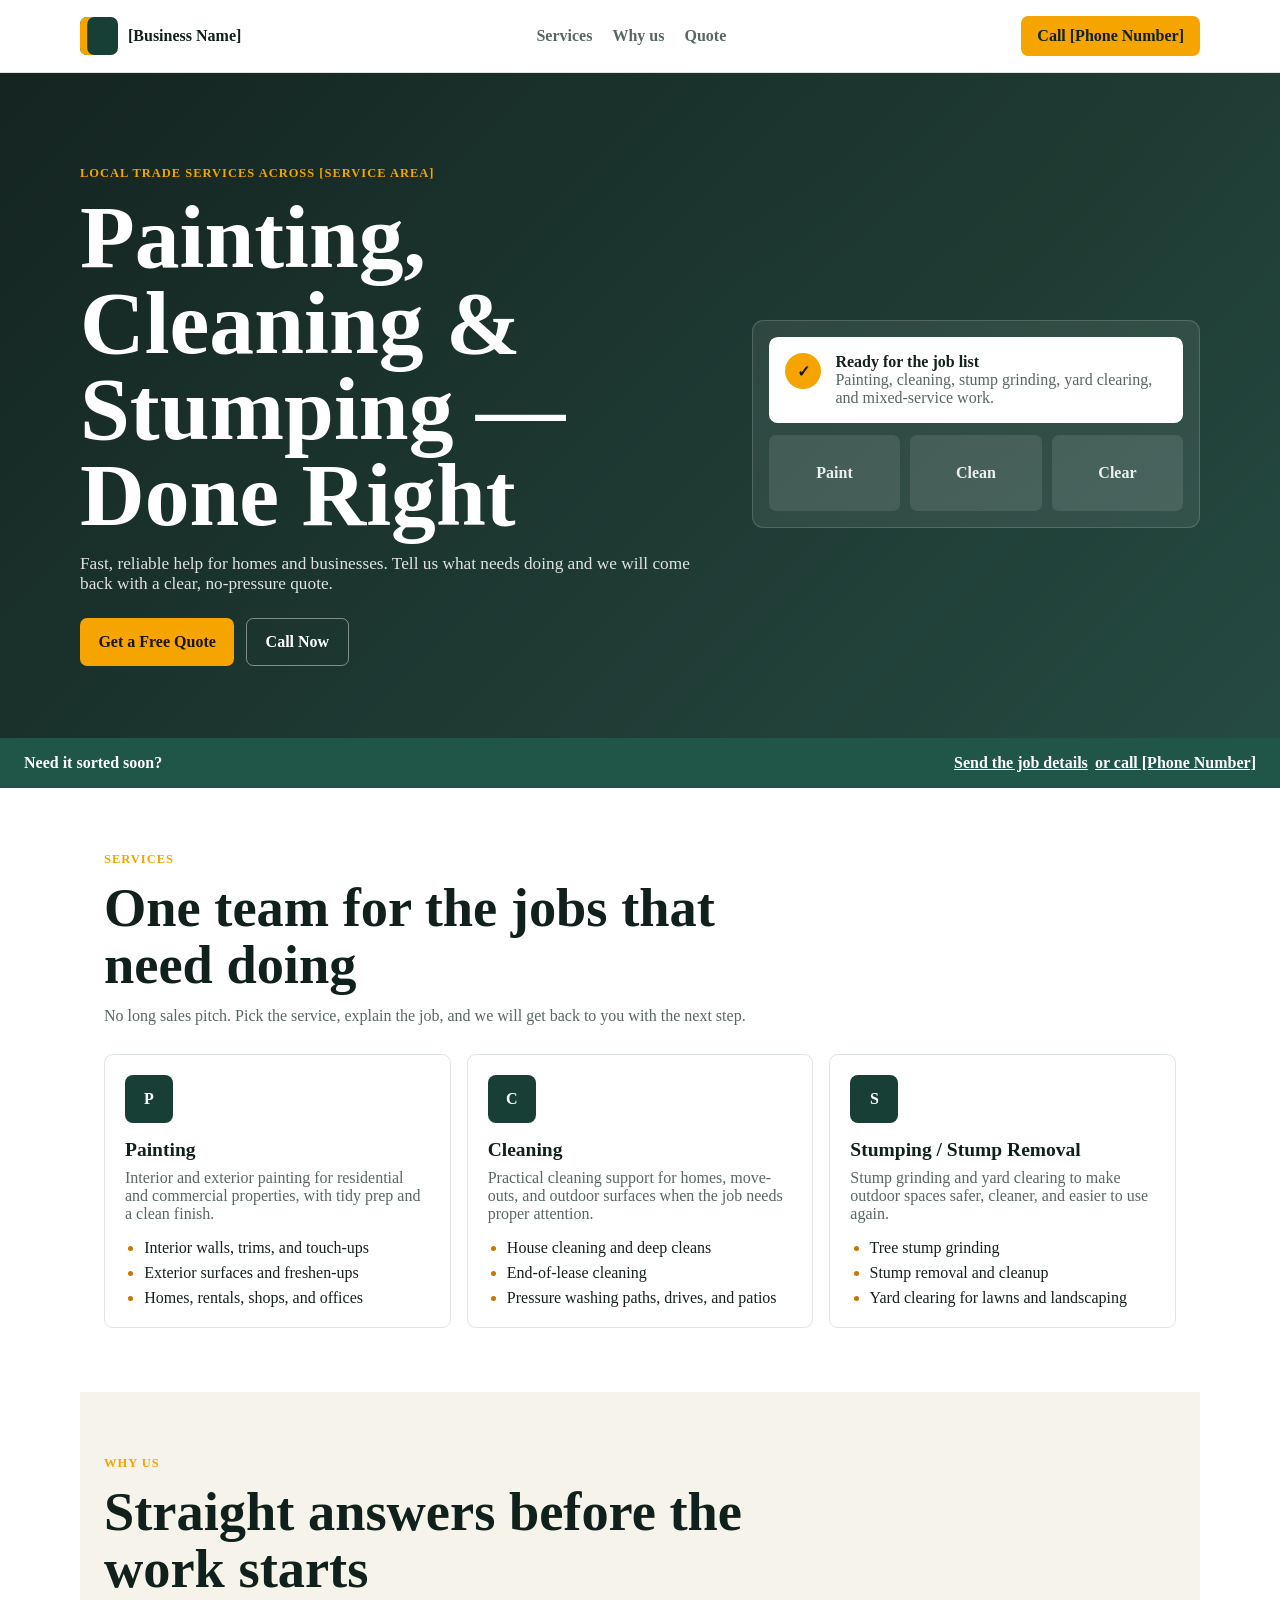
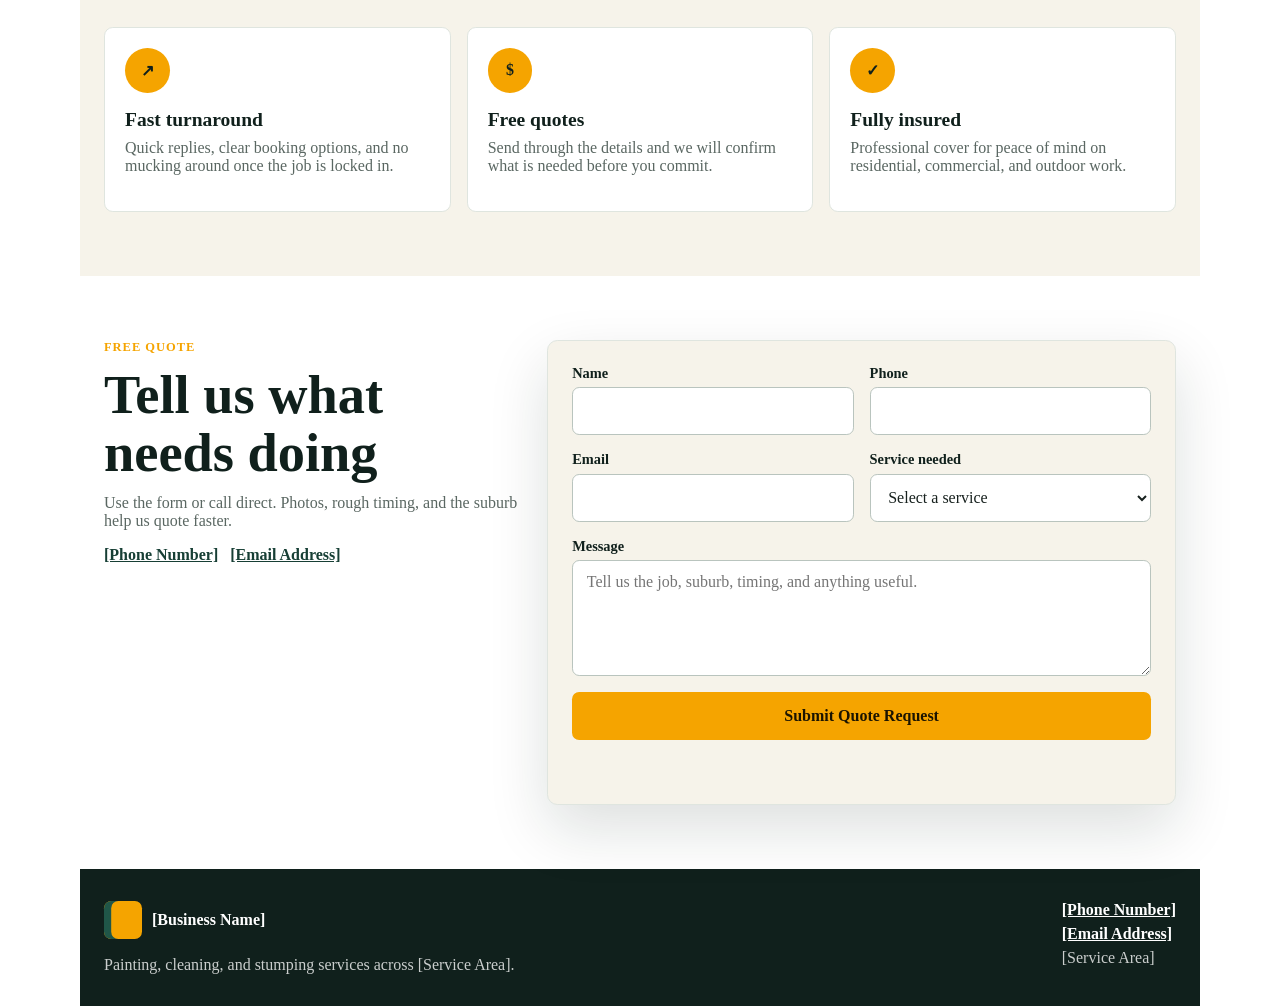
==== index.html @ 033a3954 "Richard Website" ====
<!DOCTYPE html>
<html lang="en-AU">
<head>
  <meta charset="UTF-8">
  <meta name="viewport" content="width=device-width, initial-scale=1.0">
  <meta name="description" content="[Business Name] provides painting, cleaning, and stump removal services across [Service Area]. Fast local service, free quotes, and fully insured work.">
  <title>[Business Name] | Painting, Cleaning & Stumping in [Service Area]</title>
  <link rel="preconnect" href="https://fonts.googleapis.com">
  <link rel="preconnect" href="https://fonts.gstatic.com" crossorigin>
  <link href="https://fonts.googleapis.com/css2?family=Inter:wght@500;600;700;800;900&display=swap" rel="stylesheet">
  <link rel="stylesheet" href="styles.css">
</head>
<body>
  <header class="site-header" id="top">
    <a class="wordmark" href="#top" aria-label="[Business Name] home">
      <span class="wordmark-mark" aria-hidden="true"></span>
      <span>[Business Name]</span>
    </a>
    <nav class="main-nav" aria-label="Primary navigation">
      <a href="#services">Services</a>
      <a href="#why-us">Why us</a>
      <a href="#quote">Quote</a>
    </nav>
    <a class="header-call" href="tel:[Phone Number]">Call [Phone Number]</a>
  </header>

  <main>
    <section class="hero" aria-labelledby="hero-title">
      <div class="hero-copy">
        <p class="eyebrow">Local trade services across [Service Area]</p>
        <h1 id="hero-title">Painting, Cleaning &amp; Stumping — Done Right</h1>
        <p class="hero-subtitle">Fast, reliable help for homes and businesses. Tell us what needs doing and we will come back with a clear, no-pressure quote.</p>
        <div class="hero-actions" aria-label="Main contact actions">
          <a class="button button-primary" href="#quote">Get a Free Quote</a>
          <a class="button button-secondary" href="tel:[Phone Number]">Call Now</a>
        </div>
      </div>
      <div class="hero-panel" aria-label="Service summary">
        <div class="job-card main-job">
          <span class="job-icon" aria-hidden="true">✓</span>
          <div>
            <strong>Ready for the job list</strong>
            <p>Painting, cleaning, stump grinding, yard clearing, and mixed-service work.</p>
          </div>
        </div>
        <div class="mini-grid" aria-hidden="true">
          <span>Paint</span>
          <span>Clean</span>
          <span>Clear</span>
        </div>
      </div>
    </section>

    <section class="service-strip" aria-label="Quick service contact bar">
      <p>Need it sorted soon?</p>
      <a href="#quote">Send the job details</a>
      <a href="tel:[Phone Number]">or call [Phone Number]</a>
    </section>

    <section class="section services" id="services" aria-labelledby="services-title">
      <div class="section-heading">
        <p class="eyebrow">Services</p>
        <h2 id="services-title">One team for the jobs that need doing</h2>
        <p>No long sales pitch. Pick the service, explain the job, and we will get back to you with the next step.</p>
      </div>
      <div class="service-grid">
        <article class="service-card">
          <div class="service-icon" aria-hidden="true">P</div>
          <h3>Painting</h3>
          <p>Interior and exterior painting for residential and commercial properties, with tidy prep and a clean finish.</p>
          <ul>
            <li>Interior walls, trims, and touch-ups</li>
            <li>Exterior surfaces and freshen-ups</li>
            <li>Homes, rentals, shops, and offices</li>
          </ul>
        </article>
        <article class="service-card">
          <div class="service-icon" aria-hidden="true">C</div>
          <h3>Cleaning</h3>
          <p>Practical cleaning support for homes, move-outs, and outdoor surfaces when the job needs proper attention.</p>
          <ul>
            <li>House cleaning and deep cleans</li>
            <li>End-of-lease cleaning</li>
            <li>Pressure washing paths, drives, and patios</li>
          </ul>
        </article>
        <article class="service-card">
          <div class="service-icon" aria-hidden="true">S</div>
          <h3>Stumping / Stump Removal</h3>
          <p>Stump grinding and yard clearing to make outdoor spaces safer, cleaner, and easier to use again.</p>
          <ul>
            <li>Tree stump grinding</li>
            <li>Stump removal and cleanup</li>
            <li>Yard clearing for lawns and landscaping</li>
          </ul>
        </article>
      </div>
    </section>

    <section class="section why-us" id="why-us" aria-labelledby="why-title">
      <div class="section-heading">
        <p class="eyebrow">Why us</p>
        <h2 id="why-title">Straight answers before the work starts</h2>
      </div>
      <div class="trust-grid">
        <article class="trust-card">
          <span class="trust-icon" aria-hidden="true">↗</span>
          <h3>Fast turnaround</h3>
          <p>Quick replies, clear booking options, and no mucking around once the job is locked in.</p>
        </article>
        <article class="trust-card">
          <span class="trust-icon" aria-hidden="true">$</span>
          <h3>Free quotes</h3>
          <p>Send through the details and we will confirm what is needed before you commit.</p>
        </article>
        <article class="trust-card">
          <span class="trust-icon" aria-hidden="true">✓</span>
          <h3>Fully insured</h3>
          <p>Professional cover for peace of mind on residential, commercial, and outdoor work.</p>
        </article>
      </div>
    </section>

    <section class="quote-section" id="quote" aria-labelledby="quote-title">
      <div class="quote-copy">
        <p class="eyebrow">Free quote</p>
        <h2 id="quote-title">Tell us what needs doing</h2>
        <p>Use the form or call direct. Photos, rough timing, and the suburb help us quote faster.</p>
        <div class="quote-contact">
          <a href="tel:[Phone Number]">[Phone Number]</a>
          <a href="mailto:[Email Address]">[Email Address]</a>
        </div>
      </div>
      <form class="quote-form" id="quote-form" action="#" novalidate>
        <div class="form-row">
          <label for="name">Name</label>
          <input type="text" id="name" name="name" autocomplete="name" required>
        </div>
        <div class="form-row">
          <label for="phone">Phone</label>
          <input type="tel" id="phone" name="phone" autocomplete="tel" required>
        </div>
        <div class="form-row">
          <label for="email">Email</label>
          <input type="email" id="email" name="email" autocomplete="email">
        </div>
        <div class="form-row">
          <label for="service">Service needed</label>
          <select id="service" name="service" required>
            <option value="">Select a service</option>
            <option>Painting</option>
            <option>Cleaning</option>
            <option>Stumping</option>
            <option>Multiple services</option>
          </select>
        </div>
        <div class="form-row form-row-full">
          <label for="message">Message</label>
          <textarea id="message" name="message" rows="5" placeholder="Tell us the job, suburb, timing, and anything useful."></textarea>
        </div>
        <button class="button button-primary form-submit" type="submit">Submit Quote Request</button>
        <p class="form-status" id="form-status" role="status" aria-live="polite"></p>
      </form>
    </section>
  </main>

  <footer class="site-footer">
    <div>
      <a class="wordmark footer-wordmark" href="#top" aria-label="[Business Name] home">
        <span class="wordmark-mark" aria-hidden="true"></span>
        <span>[Business Name]</span>
      </a>
      <p>Painting, cleaning, and stumping services across [Service Area].</p>
    </div>
    <address>
      <a href="tel:[Phone Number]">[Phone Number]</a>
      <a href="mailto:[Email Address]">[Email Address]</a>
      <span>[Service Area]</span>
    </address>
  </footer>

  <div class="mobile-action-bar" aria-label="Quick contact actions">
    <a href="tel:[Phone Number]">Call Now</a>
    <a href="#quote">Free Quote</a>
  </div>

  <script src="script.js"></script>
</body>
</html>
---- styles.css ----
:root {
  --charcoal: #10201c;
  --green: #173f35;
  --green-2: #205648;
  --accent: #f5a400;
  --accent-dark: #c77700;
  --paper: #ffffff;
  --cream: #f6f3ea;
  --ink: #17211e;
  --muted: #5a6762;
  --line: #dfe5df;
  --shadow: 0 24px 60px rgba(16, 32, 28, 0.14);
}

* {
  box-sizing: border-box;
}

html {
  scroll-behavior: smooth;
}

body {
  margin: 0;
  font-family: "Inter", Arial, sans-serif;
  color: var(--ink);
  background: var(--paper);
  line-height: 1.55;
}

body,
input,
select,
textarea,
button {
  font: inherit;
}

a {
  color: inherit;
}

.site-header {
  position: sticky;
  top: 0;
  z-index: 20;
  display: flex;
  align-items: center;
  justify-content: space-between;
  gap: 1rem;
  padding: 0.85rem 1rem;
  background: rgba(255, 255, 255, 0.96);
  border-bottom: 1px solid var(--line);
  backdrop-filter: blur(14px);
}

.wordmark {
  display: inline-flex;
  align-items: center;
  gap: 0.65rem;
  color: var(--charcoal);
  font-weight: 900;
  letter-spacing: 0;
  text-decoration: none;
}

.wordmark-mark {
  width: 2.35rem;
  height: 2.35rem;
  background: var(--green);
  border-radius: 0.45rem;
  box-shadow: inset 0.45rem 0 0 var(--accent);
}

.main-nav,
.header-call {
  display: none;
}

.main-nav a,
.header-call {
  text-decoration: none;
  font-weight: 800;
}

.main-nav a {
  color: var(--muted);
}

.main-nav a:hover,
.main-nav a:focus-visible {
  color: var(--green);
}

.header-call {
  padding: 0.7rem 1rem;
  color: var(--charcoal);
  background: var(--accent);
  border-radius: 0.45rem;
}

.hero {
  display: grid;
  gap: 2rem;
  padding: 4.5rem 1rem 2rem;
  color: var(--paper);
  background:
    linear-gradient(135deg, rgba(16, 32, 28, 0.98), rgba(23, 63, 53, 0.94)),
    radial-gradient(circle at 82% 18%, rgba(245, 164, 0, 0.2), transparent 28%);
}

.hero-copy,
.section,
.quote-section,
.site-footer {
  width: min(1120px, 100%);
  margin: 0 auto;
}

.eyebrow {
  margin: 0 0 0.8rem;
  color: var(--accent);
  font-size: 0.78rem;
  font-weight: 900;
  letter-spacing: 0.08em;
  text-transform: uppercase;
}

h1,
h2,
h3,
p {
  margin-top: 0;
}

h1 {
  max-width: 11ch;
  margin-bottom: 1rem;
  font-size: clamp(2.65rem, 12vw, 5.6rem);
  line-height: 0.96;
  letter-spacing: 0;
}

h2 {
  margin-bottom: 0.8rem;
  color: var(--charcoal);
  font-size: clamp(2rem, 7vw, 3.4rem);
  line-height: 1.05;
  letter-spacing: 0;
}

h3 {
  margin-bottom: 0.5rem;
  color: var(--charcoal);
  font-size: 1.22rem;
}

.hero-subtitle {
  max-width: 42rem;
  margin-bottom: 1.5rem;
  color: rgba(255, 255, 255, 0.86);
  font-size: 1.08rem;
}

.hero-actions,
.quote-contact {
  display: flex;
  flex-wrap: wrap;
  gap: 0.75rem;
}

.button {
  display: inline-flex;
  align-items: center;
  justify-content: center;
  min-height: 3rem;
  padding: 0.85rem 1.15rem;
  border: 0;
  border-radius: 0.45rem;
  font-weight: 900;
  text-decoration: none;
  cursor: pointer;
}

.button-primary {
  color: #1b1400;
  background: var(--accent);
}

.button-primary:hover,
.button-primary:focus-visible,
.header-call:hover,
.header-call:focus-visible {
  background: #ffb82f;
}

.button-secondary {
  color: var(--paper);
  border: 1px solid rgba(255, 255, 255, 0.44);
}

.button-secondary:hover,
.button-secondary:focus-visible {
  background: rgba(255, 255, 255, 0.12);
}

.hero-panel {
  width: min(1120px, 100%);
  margin: 0 auto;
  padding: 1rem;
  background: rgba(255, 255, 255, 0.08);
  border: 1px solid rgba(255, 255, 255, 0.16);
  border-radius: 0.7rem;
}

.job-card {
  display: flex;
  gap: 0.9rem;
  padding: 1rem;
  background: var(--paper);
  border-radius: 0.55rem;
}

.main-job {
  color: var(--ink);
}

.job-card p {
  margin-bottom: 0;
  color: var(--muted);
}

.job-icon,
.trust-icon,
.service-icon {
  display: grid;
  flex: 0 0 auto;
  place-items: center;
  font-weight: 900;
}

.job-icon {
  width: 2.25rem;
  height: 2.25rem;
  color: #1b1400;
  background: var(--accent);
  border-radius: 50%;
}

.mini-grid {
  display: grid;
  grid-template-columns: repeat(3, 1fr);
  gap: 0.65rem;
  margin-top: 0.7rem;
}

.mini-grid span {
  display: grid;
  min-height: 4.75rem;
  place-items: center;
  color: rgba(255, 255, 255, 0.9);
  background: rgba(255, 255, 255, 0.1);
  border-radius: 0.45rem;
  font-weight: 900;
}

.service-strip {
  display: grid;
  gap: 0.45rem;
  padding: 1rem;
  color: var(--paper);
  background: var(--green-2);
  text-align: center;
}

.service-strip p {
  margin: 0;
  font-weight: 900;
}

.service-strip a {
  color: var(--paper);
  font-weight: 800;
}

.section {
  padding: 4rem 1rem;
}

.section-heading {
  max-width: 42rem;
  margin-bottom: 1.8rem;
}

.section-heading p:not(.eyebrow) {
  color: var(--muted);
}

.service-grid,
.trust-grid {
  display: grid;
  gap: 1rem;
}

.service-card,
.trust-card {
  padding: 1.25rem;
  background: var(--paper);
  border: 1px solid var(--line);
  border-radius: 0.55rem;
}

.services {
  background: var(--paper);
}

.service-icon {
  width: 3rem;
  height: 3rem;
  margin-bottom: 1rem;
  color: var(--paper);
  background: var(--green);
  border-radius: 0.5rem;
}

.service-card p,
.trust-card p {
  color: var(--muted);
}

.service-card ul {
  display: grid;
  gap: 0.45rem;
  margin: 1rem 0 0;
  padding-left: 1.2rem;
}

.service-card li::marker {
  color: var(--accent-dark);
  font-weight: 900;
}

.why-us {
  background: var(--cream);
}

.trust-icon {
  width: 2.8rem;
  height: 2.8rem;
  margin-bottom: 1rem;
  color: var(--charcoal);
  background: var(--accent);
  border-radius: 50%;
}

.quote-section {
  display: grid;
  gap: 1.5rem;
  padding: 4rem 1rem;
}

.quote-copy p:not(.eyebrow) {
  color: var(--muted);
}

.quote-contact a {
  color: var(--green);
  font-weight: 900;
}

.quote-form {
  display: grid;
  gap: 1rem;
  padding: 1rem;
  background: var(--cream);
  border: 1px solid var(--line);
  border-radius: 0.65rem;
  box-shadow: var(--shadow);
}

.form-row {
  display: grid;
  gap: 0.35rem;
}

label {
  color: var(--charcoal);
  font-size: 0.9rem;
  font-weight: 900;
}

input,
select,
textarea {
  width: 100%;
  min-height: 3rem;
  padding: 0.75rem 0.85rem;
  color: var(--ink);
  background: var(--paper);
  border: 1px solid #b9c4be;
  border-radius: 0.45rem;
}

textarea {
  resize: vertical;
}

input:focus,
select:focus,
textarea:focus,
.button:focus-visible,
a:focus-visible {
  outline: 3px solid rgba(245, 164, 0, 0.7);
  outline-offset: 3px;
}

.form-submit {
  width: 100%;
}

.form-status {
  min-height: 1.5rem;
  margin: 0;
  color: var(--green);
  font-weight: 900;
}

.form-status.is-error {
  color: #9b1c1c;
}

.site-footer {
  display: grid;
  gap: 1.5rem;
  padding: 2rem 1rem 5.5rem;
  color: rgba(255, 255, 255, 0.78);
  background: var(--charcoal);
}

.site-footer p {
  margin: 0.8rem 0 0;
}

.footer-wordmark {
  color: var(--paper);
}

.footer-wordmark .wordmark-mark {
  background: var(--accent);
  box-shadow: inset 0.45rem 0 0 var(--green-2);
}

address {
  display: grid;
  gap: 0.35rem;
  font-style: normal;
}

address a {
  color: var(--paper);
  font-weight: 900;
}

.mobile-action-bar {
  position: fixed;
  right: 0;
  bottom: 0;
  left: 0;
  z-index: 30;
  display: grid;
  grid-template-columns: 1fr 1fr;
  background: var(--charcoal);
  box-shadow: 0 -12px 30px rgba(0, 0, 0, 0.18);
}

.mobile-action-bar a {
  min-height: 3.7rem;
  display: grid;
  place-items: center;
  color: var(--paper);
  font-weight: 900;
  text-decoration: none;
}

.mobile-action-bar a:last-child {
  color: #1b1400;
  background: var(--accent);
}

@media (min-width: 768px) {
  .site-header {
    padding: 1rem 1.5rem;
  }

  .main-nav,
  .header-call {
    display: flex;
    align-items: center;
    gap: 1.25rem;
  }

  .hero {
    grid-template-columns: minmax(0, 1fr) minmax(18rem, 28rem);
    align-items: center;
    padding: 5.8rem 1.5rem 4.5rem;
  }

  .hero-panel {
    margin-top: 1rem;
  }

  .service-strip {
    grid-template-columns: 1fr auto auto;
    align-items: center;
    text-align: left;
    padding: 1rem 1.5rem;
  }

  .section,
  .quote-section,
  .site-footer {
    padding-right: 1.5rem;
    padding-left: 1.5rem;
  }

  .service-grid {
    grid-template-columns: repeat(3, 1fr);
  }

  .trust-grid {
    grid-template-columns: repeat(3, 1fr);
  }

  .quote-section {
    grid-template-columns: 0.8fr 1.2fr;
    align-items: start;
  }

  .quote-form {
    grid-template-columns: repeat(2, 1fr);
    padding: 1.5rem;
  }

  .form-row-full,
  .form-submit,
  .form-status {
    grid-column: 1 / -1;
  }

  .site-footer {
    grid-template-columns: 1fr auto;
    align-items: start;
    padding-bottom: 2rem;
  }

  .mobile-action-bar {
    display: none;
  }
}

@media (min-width: 1280px) {
  .site-header {
    padding-right: calc((100vw - 1120px) / 2);
    padding-left: calc((100vw - 1120px) / 2);
  }

  .hero {
    padding-right: calc((100vw - 1120px) / 2);
    padding-left: calc((100vw - 1120px) / 2);
  }
}
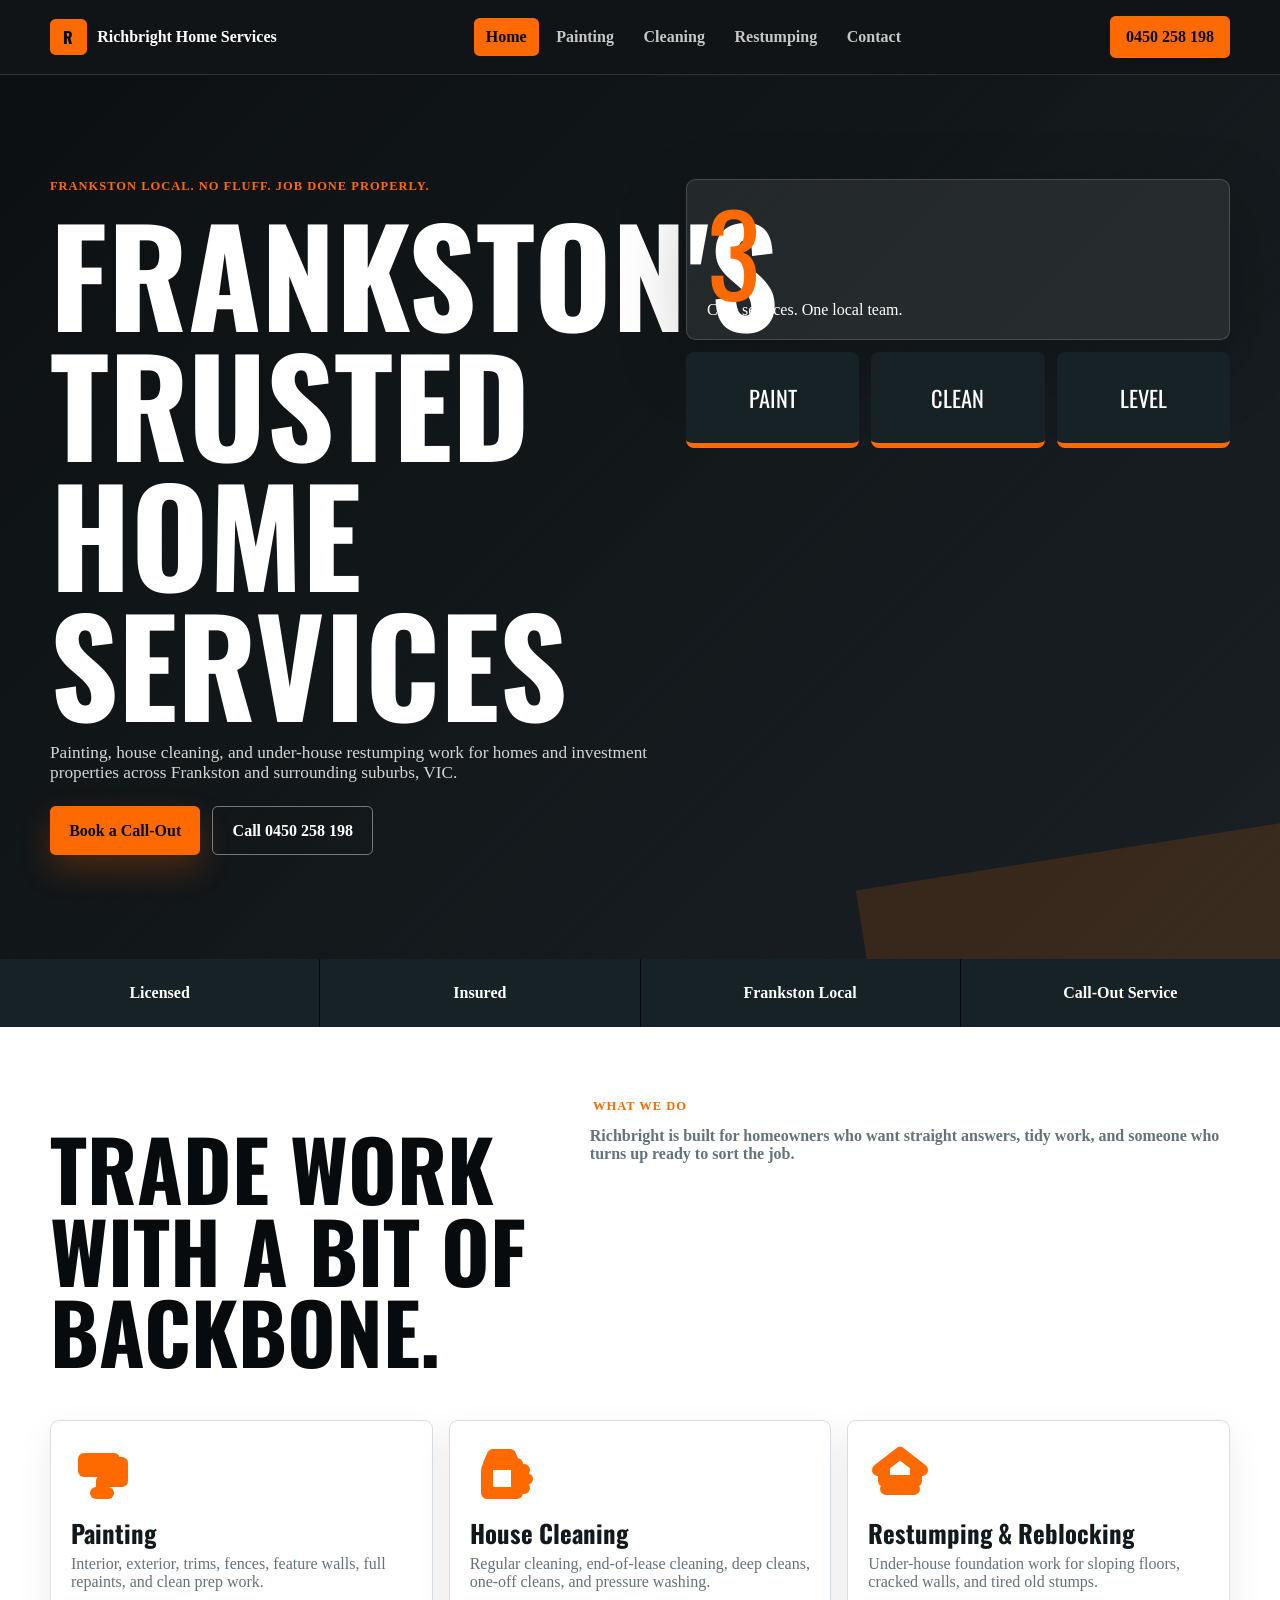
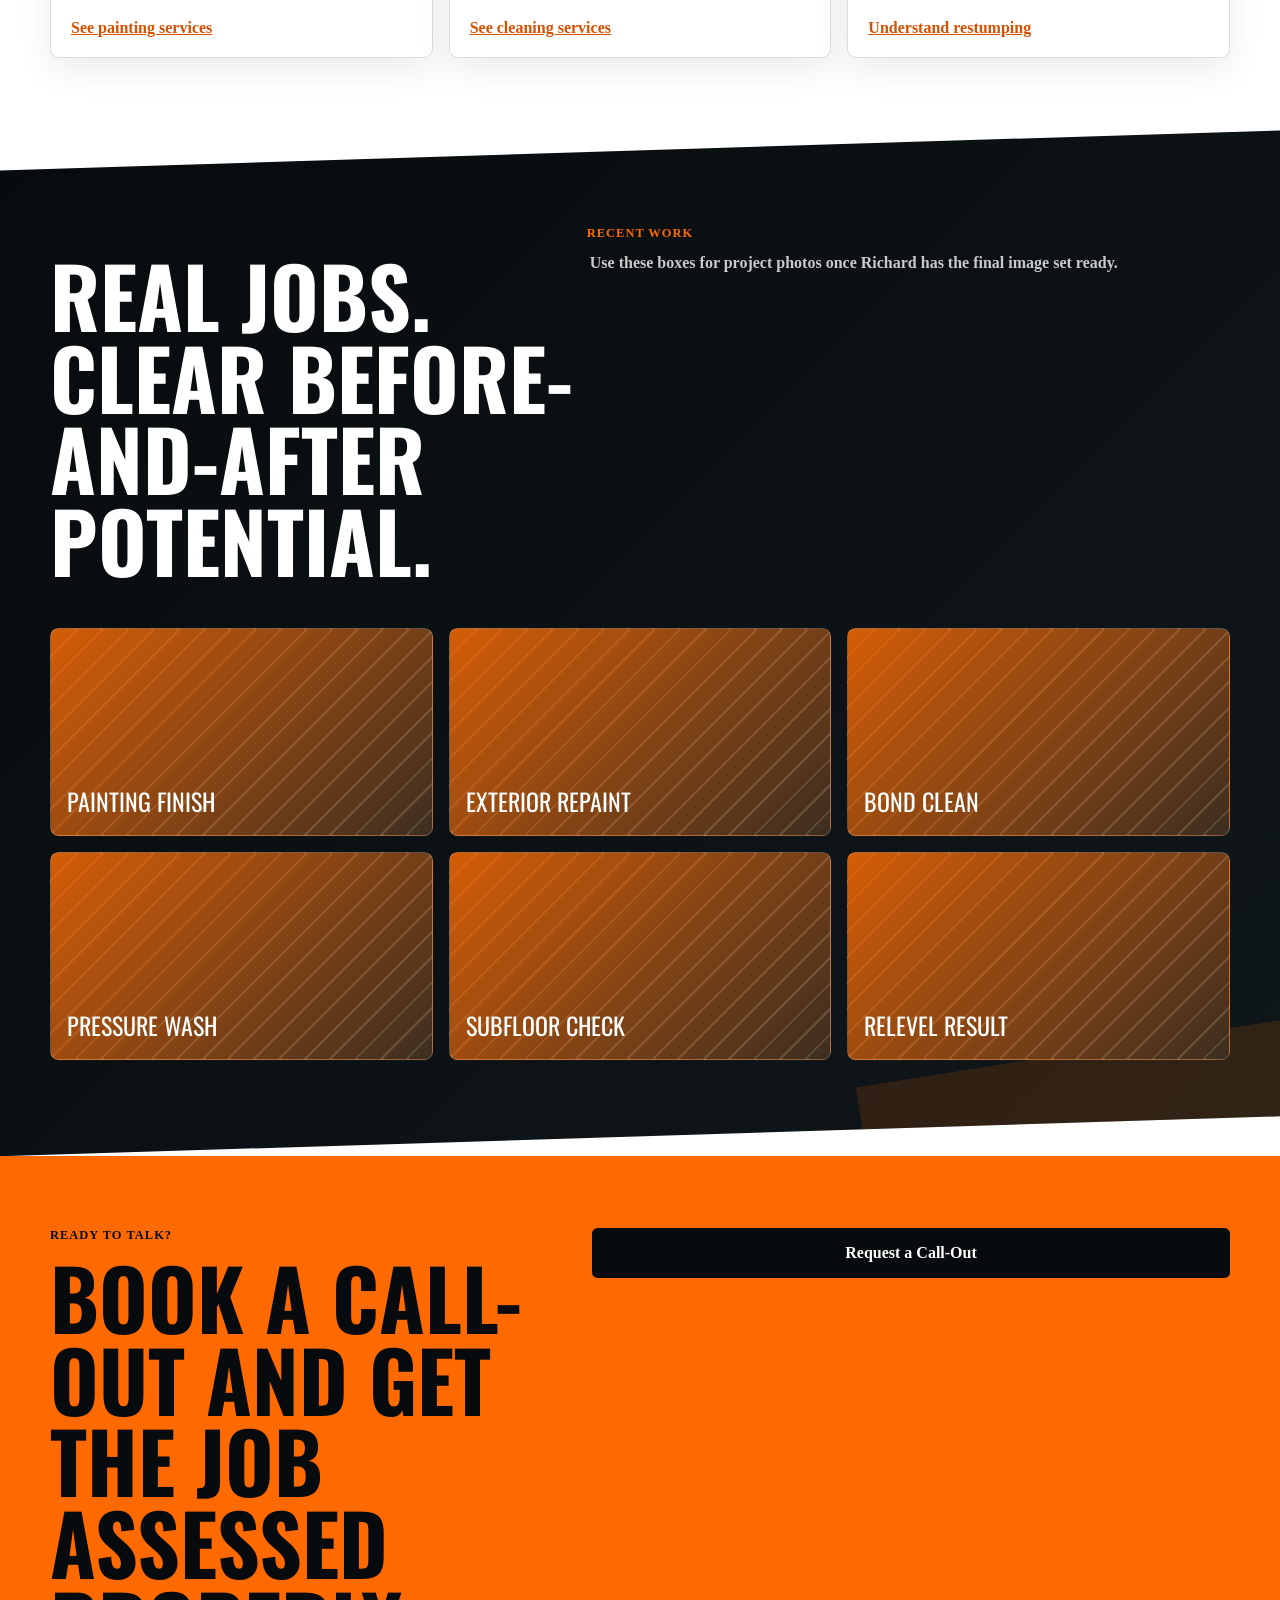
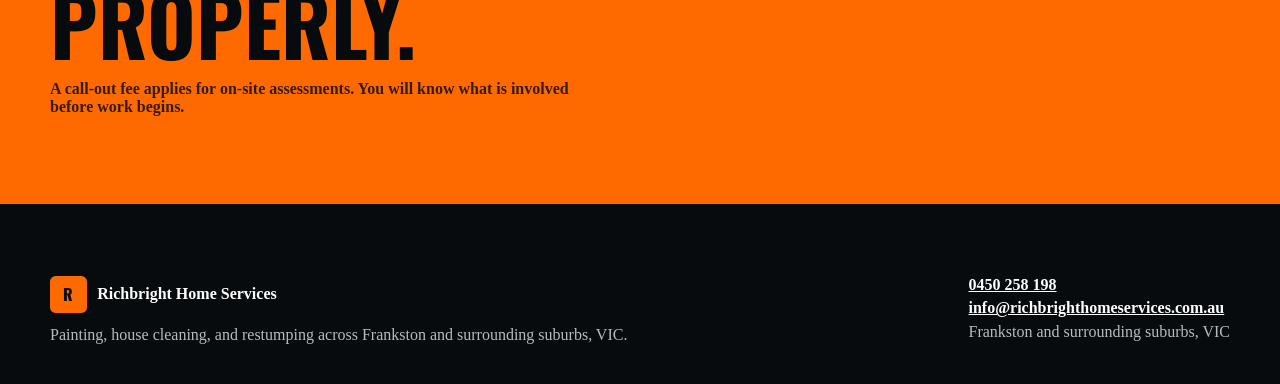
==== commit 41dbc3d0: "website" ====
--- a/index.html
+++ b/index.html
@@ -3,185 +3,141 @@
 <head>
   <meta charset="UTF-8">
   <meta name="viewport" content="width=device-width, initial-scale=1.0">
-  <meta name="description" content="[Business Name] provides painting, cleaning, and stump removal services across [Service Area]. Fast local service, free quotes, and fully insured work.">
-  <title>[Business Name] | Painting, Cleaning & Stumping in [Service Area]</title>
+  <meta name="description" content="Richbright Home Services provides painting, house cleaning, and restumping services across Frankston and surrounding suburbs, VIC. Book a call-out today.">
+  <title>Richbright Home Services | Frankston Painting, Cleaning & Restumping</title>
   <link rel="preconnect" href="https://fonts.googleapis.com">
   <link rel="preconnect" href="https://fonts.gstatic.com" crossorigin>
-  <link href="https://fonts.googleapis.com/css2?family=Inter:wght@500;600;700;800;900&display=swap" rel="stylesheet">
+  <link href="https://fonts.googleapis.com/css2?family=Inter:wght@500;600;700;800;900&family=Oswald:wght@600;700&display=swap" rel="stylesheet">
   <link rel="stylesheet" href="styles.css">
 </head>
 <body>
-  <header class="site-header" id="top">
-    <a class="wordmark" href="#top" aria-label="[Business Name] home">
-      <span class="wordmark-mark" aria-hidden="true"></span>
-      <span>[Business Name]</span>
+  <header class="site-header">
+    <a class="brand" href="index.html" aria-label="Richbright Home Services home">
+      <span class="brand-mark" aria-hidden="true">R</span>
+      <span>Richbright Home Services</span>
     </a>
-    <nav class="main-nav" aria-label="Primary navigation">
-      <a href="#services">Services</a>
-      <a href="#why-us">Why us</a>
-      <a href="#quote">Quote</a>
+    <button class="nav-toggle" type="button" aria-expanded="false" aria-controls="primary-nav">
+      <span>Menu</span>
+    </button>
+    <nav class="primary-nav" id="primary-nav" aria-label="Primary navigation">
+      <a class="active" href="index.html">Home</a>
+      <a href="painting.html">Painting</a>
+      <a href="cleaning.html">Cleaning</a>
+      <a href="restumping.html">Restumping</a>
+      <a href="contact.html">Contact</a>
     </nav>
-    <a class="header-call" href="tel:[Phone Number]">Call [Phone Number]</a>
+    <a class="header-cta" href="tel:+61450258198">0450 258 198</a>
   </header>
 
   <main>
-    <section class="hero" aria-labelledby="hero-title">
+    <section class="hero home-hero">
       <div class="hero-copy">
-        <p class="eyebrow">Local trade services across [Service Area]</p>
-        <h1 id="hero-title">Painting, Cleaning &amp; Stumping — Done Right</h1>
-        <p class="hero-subtitle">Fast, reliable help for homes and businesses. Tell us what needs doing and we will come back with a clear, no-pressure quote.</p>
-        <div class="hero-actions" aria-label="Main contact actions">
-          <a class="button button-primary" href="#quote">Get a Free Quote</a>
-          <a class="button button-secondary" href="tel:[Phone Number]">Call Now</a>
+        <p class="eyebrow">Frankston local. No fluff. Job done properly.</p>
+        <h1>Frankston's Trusted Home Services</h1>
+        <p class="hero-lead">Painting, house cleaning, and under-house restumping work for homes and investment properties across Frankston and surrounding suburbs, VIC.</p>
+        <div class="hero-actions">
+          <a class="button button-primary" href="contact.html">Book a Call-Out</a>
+          <a class="button button-ghost" href="tel:+61450258198">Call 0450 258 198</a>
         </div>
       </div>
-      <div class="hero-panel" aria-label="Service summary">
-        <div class="job-card main-job">
-          <span class="job-icon" aria-hidden="true">✓</span>
-          <div>
-            <strong>Ready for the job list</strong>
-            <p>Painting, cleaning, stump grinding, yard clearing, and mixed-service work.</p>
-          </div>
+      <div class="hero-visual" aria-label="Richbright service badge">
+        <div class="signal-card">
+          <span class="signal-number">3</span>
+          <span>Core services. One local team.</span>
         </div>
-        <div class="mini-grid" aria-hidden="true">
+        <div class="trade-stack" aria-hidden="true">
           <span>Paint</span>
           <span>Clean</span>
-          <span>Clear</span>
+          <span>Level</span>
         </div>
       </div>
     </section>
 
-    <section class="service-strip" aria-label="Quick service contact bar">
-      <p>Need it sorted soon?</p>
-      <a href="#quote">Send the job details</a>
-      <a href="tel:[Phone Number]">or call [Phone Number]</a>
+    <section class="trust-strip" aria-label="Business trust points">
+      <span>Licensed</span>
+      <span>Insured</span>
+      <span>Frankston Local</span>
+      <span>Call-Out Service</span>
     </section>
 
-    <section class="section services" id="services" aria-labelledby="services-title">
-      <div class="section-heading">
-        <p class="eyebrow">Services</p>
-        <h2 id="services-title">One team for the jobs that need doing</h2>
-        <p>No long sales pitch. Pick the service, explain the job, and we will get back to you with the next step.</p>
+    <section class="section light-section">
+      <div class="section-kicker">What we do</div>
+      <div class="section-heading split-heading">
+        <h2>Trade work with a bit of backbone.</h2>
+        <p>Richbright is built for homeowners who want straight answers, tidy work, and someone who turns up ready to sort the job.</p>
       </div>
-      <div class="service-grid">
-        <article class="service-card">
-          <div class="service-icon" aria-hidden="true">P</div>
+      <div class="card-grid service-preview-grid">
+        <article class="preview-card">
+          <div class="icon-box" aria-hidden="true">
+            <svg viewBox="0 0 64 64" role="img" aria-label="Paint roller icon"><path d="M13 18h30v12H13z"/><path d="M43 22h8v18H31v12"/><path d="M25 52h12"/></svg>
+          </div>
           <h3>Painting</h3>
-          <p>Interior and exterior painting for residential and commercial properties, with tidy prep and a clean finish.</p>
-          <ul>
-            <li>Interior walls, trims, and touch-ups</li>
-            <li>Exterior surfaces and freshen-ups</li>
-            <li>Homes, rentals, shops, and offices</li>
-          </ul>
+          <p>Interior, exterior, trims, fences, feature walls, full repaints, and clean prep work.</p>
+          <a class="text-link" href="painting.html">See painting services</a>
         </article>
-        <article class="service-card">
-          <div class="service-icon" aria-hidden="true">C</div>
-          <h3>Cleaning</h3>
-          <p>Practical cleaning support for homes, move-outs, and outdoor surfaces when the job needs proper attention.</p>
-          <ul>
-            <li>House cleaning and deep cleans</li>
-            <li>End-of-lease cleaning</li>
-            <li>Pressure washing paths, drives, and patios</li>
-          </ul>
+        <article class="preview-card">
+          <div class="icon-box" aria-hidden="true">
+            <svg viewBox="0 0 64 64" role="img" aria-label="Cleaning spray icon"><path d="M23 14h17l4 9H19z"/><path d="M21 23h26v29H17V31c0-4 2-8 4-8z"/><path d="M47 29h7M50 38h7M47 47h7"/></svg>
+          </div>
+          <h3>House Cleaning</h3>
+          <p>Regular cleaning, end-of-lease cleaning, deep cleans, one-off cleans, and pressure washing.</p>
+          <a class="text-link" href="cleaning.html">See cleaning services</a>
         </article>
-        <article class="service-card">
-          <div class="service-icon" aria-hidden="true">S</div>
-          <h3>Stumping / Stump Removal</h3>
-          <p>Stump grinding and yard clearing to make outdoor spaces safer, cleaner, and easier to use again.</p>
-          <ul>
-            <li>Tree stump grinding</li>
-            <li>Stump removal and cleanup</li>
-            <li>Yard clearing for lawns and landscaping</li>
-          </ul>
+        <article class="preview-card">
+          <div class="icon-box" aria-hidden="true">
+            <svg viewBox="0 0 64 64" role="img" aria-label="House foundation icon"><path d="M10 29 32 12l22 17"/><path d="M16 28v12h32V28"/><path d="M18 48h28M22 40v8M32 40v8M42 40v8"/></svg>
+          </div>
+          <h3>Restumping &amp; Reblocking</h3>
+          <p>Under-house foundation work for sloping floors, cracked walls, and tired old stumps.</p>
+          <a class="text-link" href="restumping.html">Understand restumping</a>
         </article>
       </div>
     </section>
 
-    <section class="section why-us" id="why-us" aria-labelledby="why-title">
-      <div class="section-heading">
-        <p class="eyebrow">Why us</p>
-        <h2 id="why-title">Straight answers before the work starts</h2>
+    <section class="section dark-band diagonal">
+      <div class="section-kicker">Recent work</div>
+      <div class="section-heading split-heading">
+        <h2>Real jobs. Clear before-and-after potential.</h2>
+        <p>Use these boxes for project photos once Richard has the final image set ready.</p>
       </div>
-      <div class="trust-grid">
-        <article class="trust-card">
-          <span class="trust-icon" aria-hidden="true">↗</span>
-          <h3>Fast turnaround</h3>
-          <p>Quick replies, clear booking options, and no mucking around once the job is locked in.</p>
-        </article>
-        <article class="trust-card">
-          <span class="trust-icon" aria-hidden="true">$</span>
-          <h3>Free quotes</h3>
-          <p>Send through the details and we will confirm what is needed before you commit.</p>
-        </article>
-        <article class="trust-card">
-          <span class="trust-icon" aria-hidden="true">✓</span>
-          <h3>Fully insured</h3>
-          <p>Professional cover for peace of mind on residential, commercial, and outdoor work.</p>
-        </article>
+      <div class="gallery-grid">
+        <div class="gallery-placeholder"><span>Painting finish</span></div>
+        <div class="gallery-placeholder"><span>Exterior repaint</span></div>
+        <div class="gallery-placeholder"><span>Bond clean</span></div>
+        <div class="gallery-placeholder"><span>Pressure wash</span></div>
+        <div class="gallery-placeholder"><span>Subfloor check</span></div>
+        <div class="gallery-placeholder"><span>Relevel result</span></div>
       </div>
     </section>
 
-    <section class="quote-section" id="quote" aria-labelledby="quote-title">
-      <div class="quote-copy">
-        <p class="eyebrow">Free quote</p>
-        <h2 id="quote-title">Tell us what needs doing</h2>
-        <p>Use the form or call direct. Photos, rough timing, and the suburb help us quote faster.</p>
-        <div class="quote-contact">
-          <a href="tel:[Phone Number]">[Phone Number]</a>
-          <a href="mailto:[Email Address]">[Email Address]</a>
-        </div>
+    <section class="section cta-panel">
+      <div>
+        <p class="eyebrow">Ready to talk?</p>
+        <h2>Book a call-out and get the job assessed properly.</h2>
+        <p>A call-out fee applies for on-site assessments. You will know what is involved before work begins.</p>
       </div>
-      <form class="quote-form" id="quote-form" action="#" novalidate>
-        <div class="form-row">
-          <label for="name">Name</label>
-          <input type="text" id="name" name="name" autocomplete="name" required>
-        </div>
-        <div class="form-row">
-          <label for="phone">Phone</label>
-          <input type="tel" id="phone" name="phone" autocomplete="tel" required>
-        </div>
-        <div class="form-row">
-          <label for="email">Email</label>
-          <input type="email" id="email" name="email" autocomplete="email">
-        </div>
-        <div class="form-row">
-          <label for="service">Service needed</label>
-          <select id="service" name="service" required>
-            <option value="">Select a service</option>
-            <option>Painting</option>
-            <option>Cleaning</option>
-            <option>Stumping</option>
-            <option>Multiple services</option>
-          </select>
-        </div>
-        <div class="form-row form-row-full">
-          <label for="message">Message</label>
-          <textarea id="message" name="message" rows="5" placeholder="Tell us the job, suburb, timing, and anything useful."></textarea>
-        </div>
-        <button class="button button-primary form-submit" type="submit">Submit Quote Request</button>
-        <p class="form-status" id="form-status" role="status" aria-live="polite"></p>
-      </form>
+      <a class="button button-primary" href="contact.html">Request a Call-Out</a>
     </section>
   </main>
 
   <footer class="site-footer">
     <div>
-      <a class="wordmark footer-wordmark" href="#top" aria-label="[Business Name] home">
-        <span class="wordmark-mark" aria-hidden="true"></span>
-        <span>[Business Name]</span>
+      <a class="brand footer-brand" href="index.html">
+        <span class="brand-mark" aria-hidden="true">R</span>
+        <span>Richbright Home Services</span>
       </a>
-      <p>Painting, cleaning, and stumping services across [Service Area].</p>
+      <p>Painting, house cleaning, and restumping across Frankston and surrounding suburbs, VIC.</p>
     </div>
     <address>
-      <a href="tel:[Phone Number]">[Phone Number]</a>
-      <a href="mailto:[Email Address]">[Email Address]</a>
-      <span>[Service Area]</span>
+      <a href="tel:+61450258198">0450 258 198</a>
+      <a href="mailto:info@richbrighthomeservices.com.au">info@richbrighthomeservices.com.au</a>
+      <span>Frankston and surrounding suburbs, VIC</span>
     </address>
   </footer>
 
   <div class="mobile-action-bar" aria-label="Quick contact actions">
-    <a href="tel:[Phone Number]">Call Now</a>
-    <a href="#quote">Free Quote</a>
+    <a href="tel:+61450258198">Call</a>
+    <a href="contact.html">Book Call-Out</a>
   </div>
 
   <script src="script.js"></script>
--- a/styles.css
+++ b/styles.css
@@ -1,15 +1,15 @@
 :root {
-  --charcoal: #10201c;
-  --green: #173f35;
-  --green-2: #205648;
-  --accent: #f5a400;
-  --accent-dark: #c77700;
-  --paper: #ffffff;
-  --cream: #f6f3ea;
-  --ink: #17211e;
-  --muted: #5a6762;
-  --line: #dfe5df;
-  --shadow: 0 24px 60px rgba(16, 32, 28, 0.14);
+  --black: #070b0d;
+  --charcoal: #10171b;
+  --charcoal-2: #172226;
+  --white: #ffffff;
+  --orange: #ff6a00;
+  --orange-dark: #d65000;
+  --ink: #12191d;
+  --muted: #64727a;
+  --line: #d7dde1;
+  --soft: #f6f8f9;
+  --shadow: 0 24px 70px rgba(7, 11, 13, 0.22);
 }
 
 * {
@@ -22,104 +22,228 @@
 
 body {
   margin: 0;
+  color: var(--ink);
+  background: var(--white);
   font-family: "Inter", Arial, sans-serif;
-  color: var(--ink);
-  background: var(--paper);
   line-height: 1.55;
 }
 
 body,
+button,
 input,
 select,
-textarea,
-button {
+textarea {
   font: inherit;
 }
 
 a {
   color: inherit;
+}
+
+svg {
+  display: block;
+  width: 100%;
+  height: 100%;
+}
+
+svg path,
+svg rect,
+svg circle {
+  fill: none;
+  stroke: currentColor;
+  stroke-width: 12;
+  stroke-linecap: round;
+  stroke-linejoin: round;
 }
 
 .site-header {
   position: sticky;
   top: 0;
-  z-index: 20;
-  display: flex;
+  z-index: 40;
+  display: grid;
+  grid-template-columns: 1fr auto;
+  gap: 0.75rem;
   align-items: center;
-  justify-content: space-between;
-  gap: 1rem;
   padding: 0.85rem 1rem;
-  background: rgba(255, 255, 255, 0.96);
-  border-bottom: 1px solid var(--line);
-  backdrop-filter: blur(14px);
-}
-
-.wordmark {
+  color: var(--white);
+  background: rgba(7, 11, 13, 0.96);
+  border-bottom: 1px solid rgba(255, 255, 255, 0.12);
+  backdrop-filter: blur(16px);
+}
+
+.brand {
   display: inline-flex;
   align-items: center;
   gap: 0.65rem;
-  color: var(--charcoal);
-  font-weight: 900;
-  letter-spacing: 0;
+  min-width: 0;
+  color: var(--white);
+  font-weight: 900;
   text-decoration: none;
 }
 
-.wordmark-mark {
-  width: 2.35rem;
-  height: 2.35rem;
-  background: var(--green);
-  border-radius: 0.45rem;
-  box-shadow: inset 0.45rem 0 0 var(--accent);
-}
-
-.main-nav,
-.header-call {
+.brand span:last-child {
+  overflow: hidden;
+  text-overflow: ellipsis;
+  white-space: nowrap;
+}
+
+.brand-mark {
+  display: grid;
+  flex: 0 0 auto;
+  width: 2.3rem;
+  height: 2.3rem;
+  place-items: center;
+  color: var(--black);
+  background: var(--orange);
+  border-radius: 0.35rem;
+  font-family: "Oswald", Impact, sans-serif;
+  font-weight: 700;
+}
+
+.nav-toggle,
+.header-cta {
+  border: 0;
+  border-radius: 0.35rem;
+  font-weight: 900;
+}
+
+.nav-toggle {
+  padding: 0.7rem 0.85rem;
+  color: var(--white);
+  background: var(--charcoal-2);
+}
+
+.primary-nav {
   display: none;
-}
-
-.main-nav a,
-.header-call {
+  grid-column: 1 / -1;
+  gap: 0.35rem;
+  padding: 0.5rem 0 0;
+}
+
+.primary-nav.is-open {
+  display: grid;
+}
+
+.primary-nav a,
+.header-cta {
   text-decoration: none;
+}
+
+.primary-nav a {
+  padding: 0.8rem;
+  color: rgba(255, 255, 255, 0.76);
+  border-radius: 0.35rem;
   font-weight: 800;
 }
 
-.main-nav a {
-  color: var(--muted);
-}
-
-.main-nav a:hover,
-.main-nav a:focus-visible {
-  color: var(--green);
-}
-
-.header-call {
-  padding: 0.7rem 1rem;
-  color: var(--charcoal);
-  background: var(--accent);
-  border-radius: 0.45rem;
-}
-
-.hero {
-  display: grid;
+.primary-nav a:hover,
+.primary-nav a:focus-visible,
+.primary-nav a.active {
+  color: var(--black);
+  background: var(--orange);
+}
+
+.header-cta {
+  display: none;
+  padding: 0.75rem 1rem;
+  color: var(--black);
+  background: var(--orange);
+}
+
+.hero,
+.page-hero,
+.contact-hero {
+  position: relative;
+  overflow: hidden;
+  color: var(--white);
+  background:
+    linear-gradient(135deg, rgba(7, 11, 13, 0.98), rgba(16, 23, 27, 0.96)),
+    repeating-linear-gradient(135deg, rgba(255, 106, 0, 0.13) 0 2px, transparent 2px 22px);
+}
+
+.hero::after,
+.page-hero::after,
+.dark-band::after {
+  content: "";
+  position: absolute;
+  right: -10vw;
+  bottom: -7rem;
+  width: 42vw;
+  height: 14rem;
+  background: var(--orange);
+  transform: rotate(-9deg);
+  opacity: 0.14;
+  pointer-events: none;
+}
+
+.hero,
+.page-hero,
+.contact-hero,
+.section,
+.site-footer {
+  padding: 4.5rem 1rem;
+}
+
+.hero,
+.page-hero,
+.contact-hero,
+.section > *,
+.site-footer > * {
+  position: relative;
+  z-index: 1;
+}
+
+.hero,
+.page-hero,
+.contact-hero,
+.section,
+.site-footer {
+  width: 100%;
+}
+
+.hero > *,
+.page-hero > *,
+.contact-hero > *,
+.section > *,
+.site-footer > * {
+  max-width: 1180px;
+}
+
+.hero,
+.page-hero,
+.contact-hero,
+.section,
+.site-footer {
+  display: grid;
+  justify-items: center;
+}
+
+.hero,
+.page-hero,
+.contact-hero {
   gap: 2rem;
-  padding: 4.5rem 1rem 2rem;
-  color: var(--paper);
-  background:
-    linear-gradient(135deg, rgba(16, 32, 28, 0.98), rgba(23, 63, 53, 0.94)),
-    radial-gradient(circle at 82% 18%, rgba(245, 164, 0, 0.2), transparent 28%);
 }
 
 .hero-copy,
-.section,
-.quote-section,
-.site-footer {
-  width: min(1120px, 100%);
-  margin: 0 auto;
-}
-
-.eyebrow {
+.page-hero > div,
+.contact-hero > div,
+.contact-form,
+.section-heading,
+.card-grid,
+.gallery-grid,
+.process-grid,
+.service-page-grid,
+.cta-panel > div,
+.cta-panel > a,
+.site-footer > div,
+.site-footer > address {
+  width: min(1180px, 100%);
+}
+
+.eyebrow,
+.section-kicker {
   margin: 0 0 0.8rem;
-  color: var(--accent);
+  color: var(--orange);
   font-size: 0.78rem;
   font-weight: 900;
   letter-spacing: 0.08em;
@@ -133,259 +257,387 @@
   margin-top: 0;
 }
 
+h1,
+h2,
+h3 {
+  font-family: "Oswald", Impact, sans-serif;
+  letter-spacing: 0;
+  line-height: 0.98;
+}
+
 h1 {
-  max-width: 11ch;
+  max-width: 12ch;
   margin-bottom: 1rem;
-  font-size: clamp(2.65rem, 12vw, 5.6rem);
-  line-height: 0.96;
-  letter-spacing: 0;
+  color: var(--white);
+  font-size: clamp(3.3rem, 15vw, 7.5rem);
+  text-transform: uppercase;
 }
 
 h2 {
-  margin-bottom: 0.8rem;
-  color: var(--charcoal);
-  font-size: clamp(2rem, 7vw, 3.4rem);
-  line-height: 1.05;
-  letter-spacing: 0;
+  margin-bottom: 1rem;
+  color: var(--black);
+  font-size: clamp(2.45rem, 10vw, 5.2rem);
+  text-transform: uppercase;
 }
 
 h3 {
-  margin-bottom: 0.5rem;
-  color: var(--charcoal);
-  font-size: 1.22rem;
-}
-
-.hero-subtitle {
-  max-width: 42rem;
-  margin-bottom: 1.5rem;
-  color: rgba(255, 255, 255, 0.86);
+  margin-bottom: 0.65rem;
+  font-size: 1.55rem;
+}
+
+.hero-lead,
+.page-hero p,
+.contact-hero p {
+  max-width: 45rem;
+  color: rgba(255, 255, 255, 0.82);
   font-size: 1.08rem;
 }
 
-.hero-actions,
-.quote-contact {
+.hero-actions {
   display: flex;
   flex-wrap: wrap;
   gap: 0.75rem;
+  margin-top: 1.4rem;
 }
 
 .button {
   display: inline-flex;
   align-items: center;
   justify-content: center;
-  min-height: 3rem;
-  padding: 0.85rem 1.15rem;
+  min-height: 3.1rem;
+  padding: 0.9rem 1.2rem;
   border: 0;
-  border-radius: 0.45rem;
+  border-radius: 0.35rem;
   font-weight: 900;
   text-decoration: none;
   cursor: pointer;
 }
 
 .button-primary {
-  color: #1b1400;
-  background: var(--accent);
+  color: var(--black);
+  background: var(--orange);
+  box-shadow: 0 14px 32px rgba(255, 106, 0, 0.24);
 }
 
 .button-primary:hover,
 .button-primary:focus-visible,
-.header-call:hover,
-.header-call:focus-visible {
-  background: #ffb82f;
-}
-
-.button-secondary {
-  color: var(--paper);
-  border: 1px solid rgba(255, 255, 255, 0.44);
-}
-
-.button-secondary:hover,
-.button-secondary:focus-visible {
+.header-cta:hover,
+.header-cta:focus-visible {
+  background: #ff831f;
+}
+
+.button-ghost {
+  color: var(--white);
+  border: 1px solid rgba(255, 255, 255, 0.42);
+}
+
+.button-ghost:hover,
+.button-ghost:focus-visible {
   background: rgba(255, 255, 255, 0.12);
 }
 
-.hero-panel {
-  width: min(1120px, 100%);
-  margin: 0 auto;
+.hero-visual,
+.page-illustration {
+  width: min(100%, 34rem);
+  color: var(--orange);
+}
+
+.signal-card {
+  padding: 1.25rem;
+  color: var(--white);
+  background: rgba(255, 255, 255, 0.08);
+  border: 1px solid rgba(255, 255, 255, 0.16);
+  border-radius: 0.6rem;
+  box-shadow: var(--shadow);
+}
+
+.signal-number {
+  display: block;
+  color: var(--orange);
+  font-family: "Oswald", Impact, sans-serif;
+  font-size: 7rem;
+  line-height: 0.9;
+}
+
+.trade-stack {
+  display: grid;
+  grid-template-columns: repeat(3, 1fr);
+  gap: 0.75rem;
+  margin-top: 0.75rem;
+}
+
+.trade-stack span {
+  display: grid;
+  min-height: 6rem;
+  place-items: center;
+  color: var(--white);
+  background: var(--charcoal-2);
+  border-bottom: 0.35rem solid var(--orange);
+  border-radius: 0.5rem;
+  font-family: "Oswald", Impact, sans-serif;
+  font-size: 1.4rem;
+  text-transform: uppercase;
+}
+
+.trust-strip {
+  display: grid;
+  grid-template-columns: repeat(2, 1fr);
+  gap: 1px;
+  color: var(--white);
+  background: var(--black);
+}
+
+.trust-strip span {
+  display: grid;
+  min-height: 4.25rem;
+  place-items: center;
+  padding: 0.85rem;
+  background: var(--charcoal-2);
+  color: var(--white);
+  font-weight: 900;
+  text-align: center;
+}
+
+.light-section {
+  background: var(--white);
+}
+
+.dark-band {
+  position: relative;
+  overflow: hidden;
+  color: var(--white);
+  background:
+    linear-gradient(135deg, var(--black), var(--charcoal)),
+    repeating-linear-gradient(45deg, rgba(255, 255, 255, 0.06) 0 1px, transparent 1px 18px);
+}
+
+.dark-band h2,
+.dark-band h3 {
+  color: var(--white);
+}
+
+.dark-band p {
+  color: rgba(255, 255, 255, 0.78);
+}
+
+.diagonal {
+  clip-path: polygon(0 2.5rem, 100% 0, 100% calc(100% - 2.5rem), 0 100%);
+  padding-top: 6rem;
+  padding-bottom: 6rem;
+}
+
+.split-heading {
+  display: grid;
+  gap: 1rem;
+  margin-bottom: 2rem;
+}
+
+.split-heading p {
+  color: var(--muted);
+  font-weight: 700;
+}
+
+.dark-band .split-heading p {
+  color: rgba(255, 255, 255, 0.78);
+}
+
+.card-grid,
+.gallery-grid,
+.process-grid,
+.service-page-grid {
+  display: grid;
+  gap: 1rem;
+}
+
+.preview-card,
+.detail-card,
+.sign-grid article,
+.process-grid article,
+.warning-box {
+  padding: 1.25rem;
+  background: var(--white);
+  border: 1px solid var(--line);
+  border-radius: 0.55rem;
+  box-shadow: 0 12px 34px rgba(7, 11, 13, 0.08);
+}
+
+.dark-band .sign-grid article,
+.dark-band .process-grid article {
+  background: rgba(255, 255, 255, 0.08);
+  border-color: rgba(255, 255, 255, 0.14);
+}
+
+.icon-box {
+  width: 4rem;
+  height: 4rem;
+  margin-bottom: 1rem;
+  color: var(--orange);
+}
+
+.preview-card p,
+.detail-card p,
+.service-page-grid p,
+.process-grid p,
+.sign-grid p {
+  color: var(--muted);
+}
+
+.text-link {
+  display: inline-flex;
+  margin-top: 0.75rem;
+  color: var(--orange-dark);
+  font-weight: 900;
+}
+
+.gallery-grid {
+  grid-template-columns: repeat(2, 1fr);
+}
+
+.gallery-placeholder {
+  display: grid;
+  min-height: 10rem;
+  place-items: end start;
+  padding: 1rem;
+  color: var(--white);
+  background:
+    linear-gradient(135deg, rgba(255, 106, 0, 0.82), rgba(255, 106, 0, 0.16)),
+    repeating-linear-gradient(135deg, rgba(255, 255, 255, 0.18) 0 2px, transparent 2px 18px),
+    var(--charcoal-2);
+  border: 1px solid rgba(255, 255, 255, 0.18);
+  border-radius: 0.55rem;
+  font-family: "Oswald", Impact, sans-serif;
+  font-size: 1.5rem;
+  text-transform: uppercase;
+}
+
+.light-gallery .gallery-placeholder {
+  border-color: var(--line);
+}
+
+.cta-panel {
+  display: grid;
+  gap: 1.25rem;
+  color: var(--white);
+  background: var(--orange);
+}
+
+.cta-panel h2,
+.cta-panel .eyebrow {
+  color: var(--black);
+}
+
+.cta-panel p {
+  color: rgba(7, 11, 13, 0.82);
+  font-weight: 800;
+}
+
+.cta-panel .button-primary {
+  background: var(--black);
+  color: var(--white);
+  box-shadow: none;
+}
+
+.page-hero,
+.contact-hero {
+  min-height: 80vh;
+  align-items: center;
+}
+
+.page-illustration {
+  min-height: 18rem;
   padding: 1rem;
   background: rgba(255, 255, 255, 0.08);
-  border: 1px solid rgba(255, 255, 255, 0.16);
+  border: 1px solid rgba(255, 255, 255, 0.14);
   border-radius: 0.7rem;
 }
 
-.job-card {
-  display: flex;
-  gap: 0.9rem;
-  padding: 1rem;
-  background: var(--paper);
-  border-radius: 0.55rem;
-}
-
-.main-job {
-  color: var(--ink);
-}
-
-.job-card p {
-  margin-bottom: 0;
-  color: var(--muted);
-}
-
-.job-icon,
-.trust-icon,
-.service-icon {
-  display: grid;
-  flex: 0 0 auto;
-  place-items: center;
-  font-weight: 900;
-}
-
-.job-icon {
-  width: 2.25rem;
-  height: 2.25rem;
-  color: #1b1400;
-  background: var(--accent);
-  border-radius: 50%;
-}
-
-.mini-grid {
-  display: grid;
-  grid-template-columns: repeat(3, 1fr);
-  gap: 0.65rem;
-  margin-top: 0.7rem;
-}
-
-.mini-grid span {
-  display: grid;
-  min-height: 4.75rem;
-  place-items: center;
-  color: rgba(255, 255, 255, 0.9);
-  background: rgba(255, 255, 255, 0.1);
-  border-radius: 0.45rem;
-  font-weight: 900;
-}
-
-.service-strip {
-  display: grid;
-  gap: 0.45rem;
-  padding: 1rem;
-  color: var(--paper);
-  background: var(--green-2);
-  text-align: center;
-}
-
-.service-strip p {
+.feature-list,
+.big-service-copy,
+.warning-box {
+  display: grid;
+  gap: 1rem;
+}
+
+.feature-list article {
+  padding-left: 1rem;
+  border-left: 0.35rem solid var(--orange);
+}
+
+.detail-card ul {
+  display: grid;
+  gap: 0.55rem;
   margin: 0;
-  font-weight: 900;
-}
-
-.service-strip a {
-  color: var(--paper);
-  font-weight: 800;
-}
-
-.section {
-  padding: 4rem 1rem;
-}
-
-.section-heading {
-  max-width: 42rem;
-  margin-bottom: 1.8rem;
-}
-
-.section-heading p:not(.eyebrow) {
-  color: var(--muted);
-}
-
-.service-grid,
-.trust-grid {
-  display: grid;
-  gap: 1rem;
-}
-
-.service-card,
-.trust-card {
-  padding: 1.25rem;
-  background: var(--paper);
-  border: 1px solid var(--line);
-  border-radius: 0.55rem;
-}
-
-.services {
-  background: var(--paper);
-}
-
-.service-icon {
-  width: 3rem;
-  height: 3rem;
+  padding-left: 1.2rem;
+}
+
+.detail-card li::marker {
+  color: var(--orange);
+  font-weight: 900;
+}
+
+.process-grid article span {
+  display: inline-block;
   margin-bottom: 1rem;
-  color: var(--paper);
-  background: var(--green);
-  border-radius: 0.5rem;
-}
-
-.service-card p,
-.trust-card p {
-  color: var(--muted);
-}
-
-.service-card ul {
-  display: grid;
-  gap: 0.45rem;
-  margin: 1rem 0 0;
-  padding-left: 1.2rem;
-}
-
-.service-card li::marker {
-  color: var(--accent-dark);
-  font-weight: 900;
-}
-
-.why-us {
-  background: var(--cream);
-}
-
-.trust-icon {
-  width: 2.8rem;
-  height: 2.8rem;
-  margin-bottom: 1rem;
-  color: var(--charcoal);
-  background: var(--accent);
-  border-radius: 50%;
-}
-
-.quote-section {
-  display: grid;
-  gap: 1.5rem;
-  padding: 4rem 1rem;
-}
-
-.quote-copy p:not(.eyebrow) {
-  color: var(--muted);
-}
-
-.quote-contact a {
-  color: var(--green);
-  font-weight: 900;
-}
-
-.quote-form {
+  color: var(--orange);
+  font-family: "Oswald", Impact, sans-serif;
+  font-size: 3rem;
+  line-height: 1;
+}
+
+.warning-box {
+  color: var(--white);
+  background: var(--black);
+  border-color: var(--orange);
+}
+
+.warning-box h3 {
+  color: var(--orange);
+}
+
+.warning-box p {
+  color: rgba(255, 255, 255, 0.8);
+}
+
+.contact-hero {
+  align-items: start;
+}
+
+.phone-feature {
+  display: inline-flex;
+  margin-top: 1rem;
+  color: var(--orange);
+  font-family: "Oswald", Impact, sans-serif;
+  font-size: clamp(2.4rem, 11vw, 4.4rem);
+  line-height: 1;
+  text-decoration: none;
+}
+
+.contact-form {
   display: grid;
   gap: 1rem;
   padding: 1rem;
-  background: var(--cream);
-  border: 1px solid var(--line);
+  color: var(--ink);
+  background: var(--white);
+  border: 1px solid rgba(255, 255, 255, 0.2);
   border-radius: 0.65rem;
   box-shadow: var(--shadow);
 }
 
+.form-note {
+  margin: 0;
+  padding: 0.85rem;
+  color: var(--black);
+  background: rgba(255, 106, 0, 0.18);
+  border-left: 0.35rem solid var(--orange);
+  font-weight: 900;
+}
+
 .form-row {
   display: grid;
   gap: 0.35rem;
 }
 
 label {
-  color: var(--charcoal);
-  font-size: 0.9rem;
   font-weight: 900;
 }
 
@@ -393,61 +645,51 @@
 select,
 textarea {
   width: 100%;
-  min-height: 3rem;
-  padding: 0.75rem 0.85rem;
+  min-height: 3.1rem;
+  padding: 0.8rem 0.9rem;
   color: var(--ink);
-  background: var(--paper);
-  border: 1px solid #b9c4be;
-  border-radius: 0.45rem;
+  background: var(--soft);
+  border: 1px solid #b9c2c8;
+  border-radius: 0.35rem;
 }
 
 textarea {
   resize: vertical;
+}
+
+.form-submit {
+  width: 100%;
+}
+
+.form-status {
+  min-height: 1.4rem;
+  margin: 0;
+  color: #126a2f;
+  font-weight: 900;
+}
+
+.form-status.is-error {
+  color: #b42318;
 }
 
 input:focus,
 select:focus,
 textarea:focus,
-.button:focus-visible,
-a:focus-visible {
-  outline: 3px solid rgba(245, 164, 0, 0.7);
+a:focus-visible,
+button:focus-visible {
+  outline: 3px solid rgba(255, 106, 0, 0.72);
   outline-offset: 3px;
 }
 
-.form-submit {
-  width: 100%;
-}
-
-.form-status {
-  min-height: 1.5rem;
-  margin: 0;
-  color: var(--green);
-  font-weight: 900;
-}
-
-.form-status.is-error {
-  color: #9b1c1c;
-}
-
 .site-footer {
-  display: grid;
   gap: 1.5rem;
-  padding: 2rem 1rem 5.5rem;
-  color: rgba(255, 255, 255, 0.78);
-  background: var(--charcoal);
+  color: rgba(255, 255, 255, 0.72);
+  background: var(--black);
+  padding-bottom: 6rem;
 }
 
 .site-footer p {
-  margin: 0.8rem 0 0;
-}
-
-.footer-wordmark {
-  color: var(--paper);
-}
-
-.footer-wordmark .wordmark-mark {
-  background: var(--accent);
-  box-shadow: inset 0.45rem 0 0 var(--green-2);
+  margin: 0.85rem 0 0;
 }
 
 address {
@@ -457,7 +699,7 @@
 }
 
 address a {
-  color: var(--paper);
+  color: var(--white);
   font-weight: 900;
 }
 
@@ -466,91 +708,103 @@
   right: 0;
   bottom: 0;
   left: 0;
-  z-index: 30;
+  z-index: 50;
   display: grid;
   grid-template-columns: 1fr 1fr;
-  background: var(--charcoal);
-  box-shadow: 0 -12px 30px rgba(0, 0, 0, 0.18);
+  background: var(--black);
+  box-shadow: 0 -18px 40px rgba(0, 0, 0, 0.32);
 }
 
 .mobile-action-bar a {
-  min-height: 3.7rem;
-  display: grid;
+  display: grid;
+  min-height: 3.8rem;
   place-items: center;
-  color: var(--paper);
+  color: var(--white);
   font-weight: 900;
   text-decoration: none;
 }
 
 .mobile-action-bar a:last-child {
-  color: #1b1400;
-  background: var(--accent);
+  color: var(--black);
+  background: var(--orange);
 }
 
 @media (min-width: 768px) {
   .site-header {
+    grid-template-columns: auto 1fr auto;
     padding: 1rem 1.5rem;
   }
 
-  .main-nav,
-  .header-call {
+  .nav-toggle {
+    display: none;
+  }
+
+  .primary-nav {
     display: flex;
+    grid-column: auto;
+    justify-content: center;
+    padding: 0;
+  }
+
+  .primary-nav a {
+    padding: 0.65rem 0.75rem;
+  }
+
+  .header-cta {
+    display: inline-flex;
+  }
+
+  .hero,
+  .page-hero,
+  .contact-hero {
+    grid-template-columns: minmax(0, 1fr) minmax(20rem, 34rem);
+    padding: 6.5rem 1.5rem;
+  }
+
+  .contact-hero {
     align-items: center;
-    gap: 1.25rem;
-  }
-
-  .hero {
-    grid-template-columns: minmax(0, 1fr) minmax(18rem, 28rem);
-    align-items: center;
-    padding: 5.8rem 1.5rem 4.5rem;
-  }
-
-  .hero-panel {
-    margin-top: 1rem;
-  }
-
-  .service-strip {
-    grid-template-columns: 1fr auto auto;
-    align-items: center;
-    text-align: left;
-    padding: 1rem 1.5rem;
   }
 
   .section,
-  .quote-section,
   .site-footer {
     padding-right: 1.5rem;
     padding-left: 1.5rem;
   }
 
-  .service-grid {
+  .trust-strip {
+    grid-template-columns: repeat(4, 1fr);
+  }
+
+  .split-heading,
+  .service-page-grid,
+  .cta-panel {
+    grid-template-columns: 0.9fr 1.1fr;
+    align-items: start;
+  }
+
+  .service-preview-grid,
+  .sign-grid,
+  .three-step {
     grid-template-columns: repeat(3, 1fr);
   }
 
-  .trust-grid {
+  .detail-card-grid,
+  .process-grid {
+    grid-template-columns: repeat(2, 1fr);
+  }
+
+  .gallery-grid {
     grid-template-columns: repeat(3, 1fr);
   }
 
-  .quote-section {
-    grid-template-columns: 0.8fr 1.2fr;
-    align-items: start;
-  }
-
-  .quote-form {
-    grid-template-columns: repeat(2, 1fr);
+  .contact-form {
     padding: 1.5rem;
-  }
-
-  .form-row-full,
-  .form-submit,
-  .form-status {
-    grid-column: 1 / -1;
   }
 
   .site-footer {
     grid-template-columns: 1fr auto;
     align-items: start;
-    padding-bottom: 2rem;
+    padding-bottom: 2.5rem;
   }
 
   .mobile-action-bar {
@@ -560,12 +814,28 @@
 
 @media (min-width: 1280px) {
   .site-header {
-    padding-right: calc((100vw - 1120px) / 2);
-    padding-left: calc((100vw - 1120px) / 2);
-  }
-
-  .hero {
-    padding-right: calc((100vw - 1120px) / 2);
-    padding-left: calc((100vw - 1120px) / 2);
-  }
-}
+    padding-right: calc((100vw - 1180px) / 2);
+    padding-left: calc((100vw - 1180px) / 2);
+  }
+
+  .hero,
+  .page-hero,
+  .contact-hero,
+  .section,
+  .site-footer {
+    padding-right: calc((100vw - 1180px) / 2);
+    padding-left: calc((100vw - 1180px) / 2);
+  }
+
+  h1 {
+    font-size: 8.3rem;
+  }
+
+  .home-hero {
+    min-height: 86vh;
+  }
+
+  .gallery-placeholder {
+    min-height: 13rem;
+  }
+}
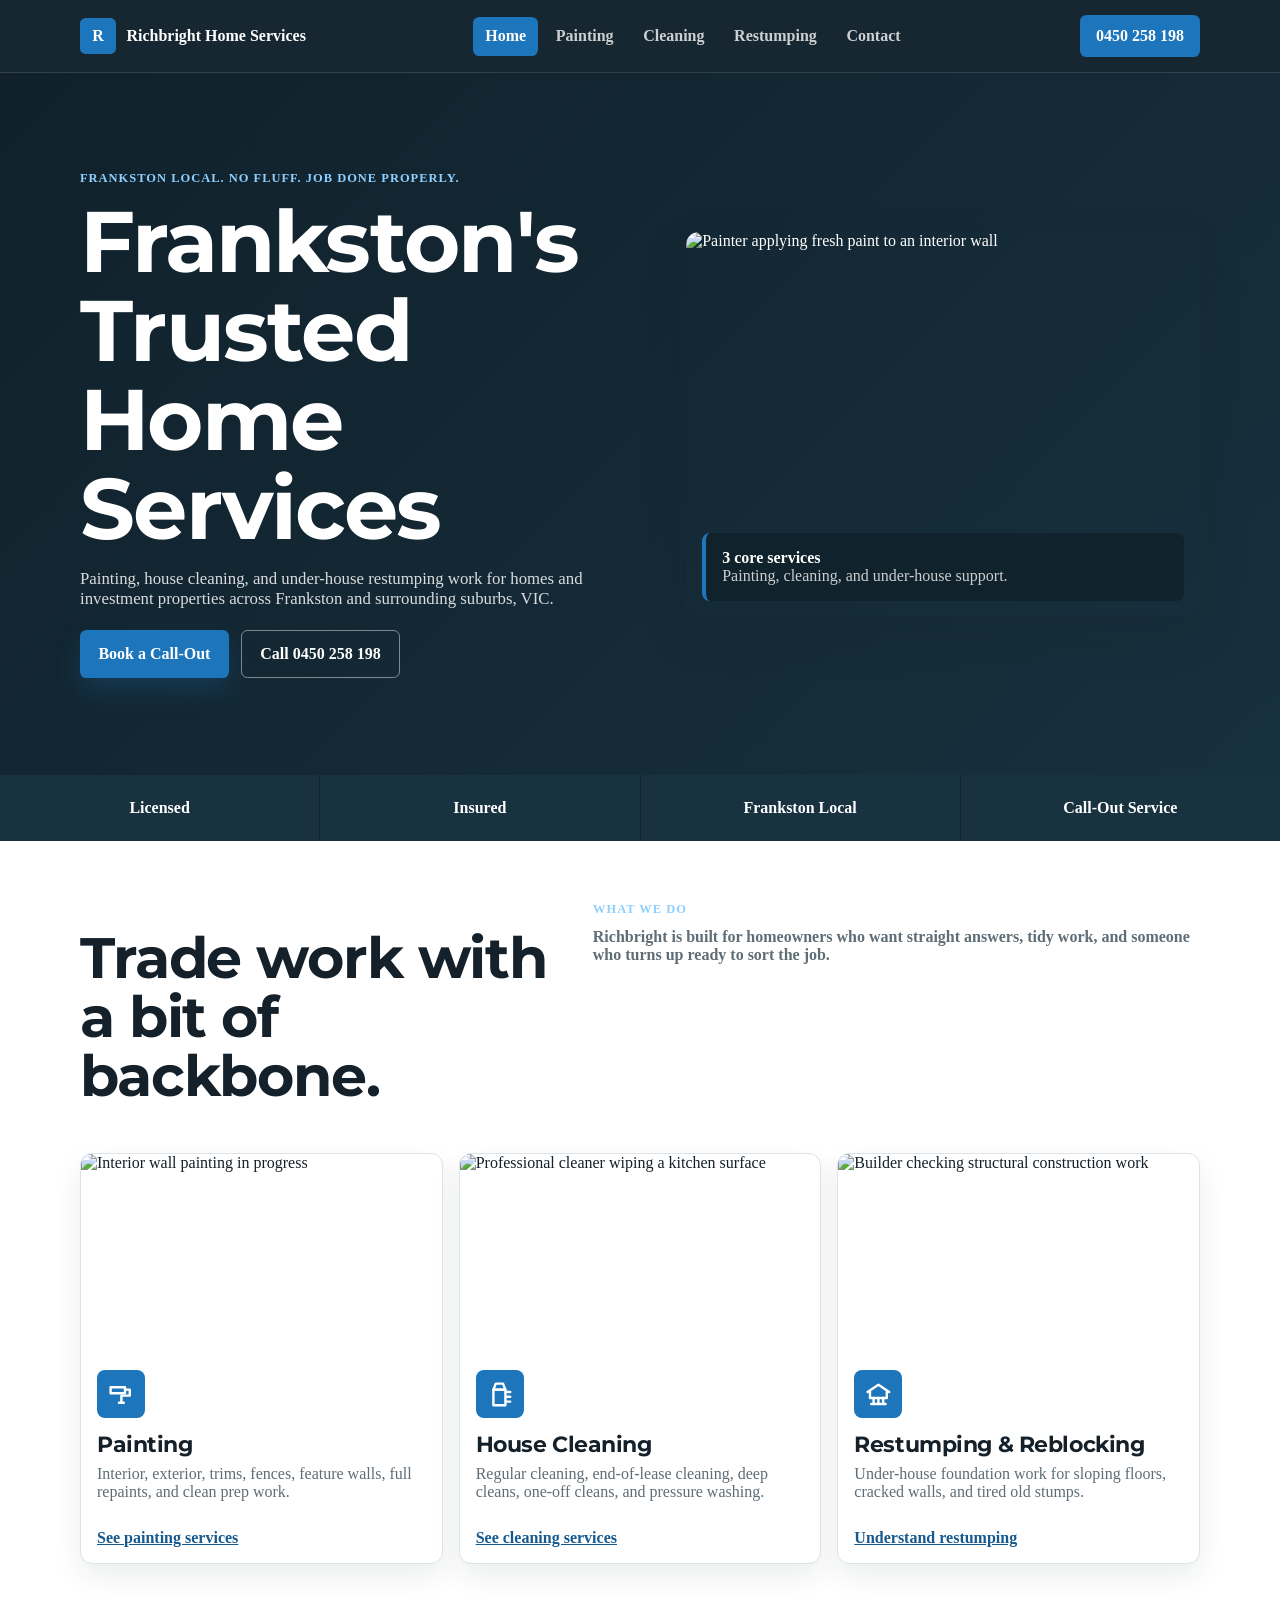
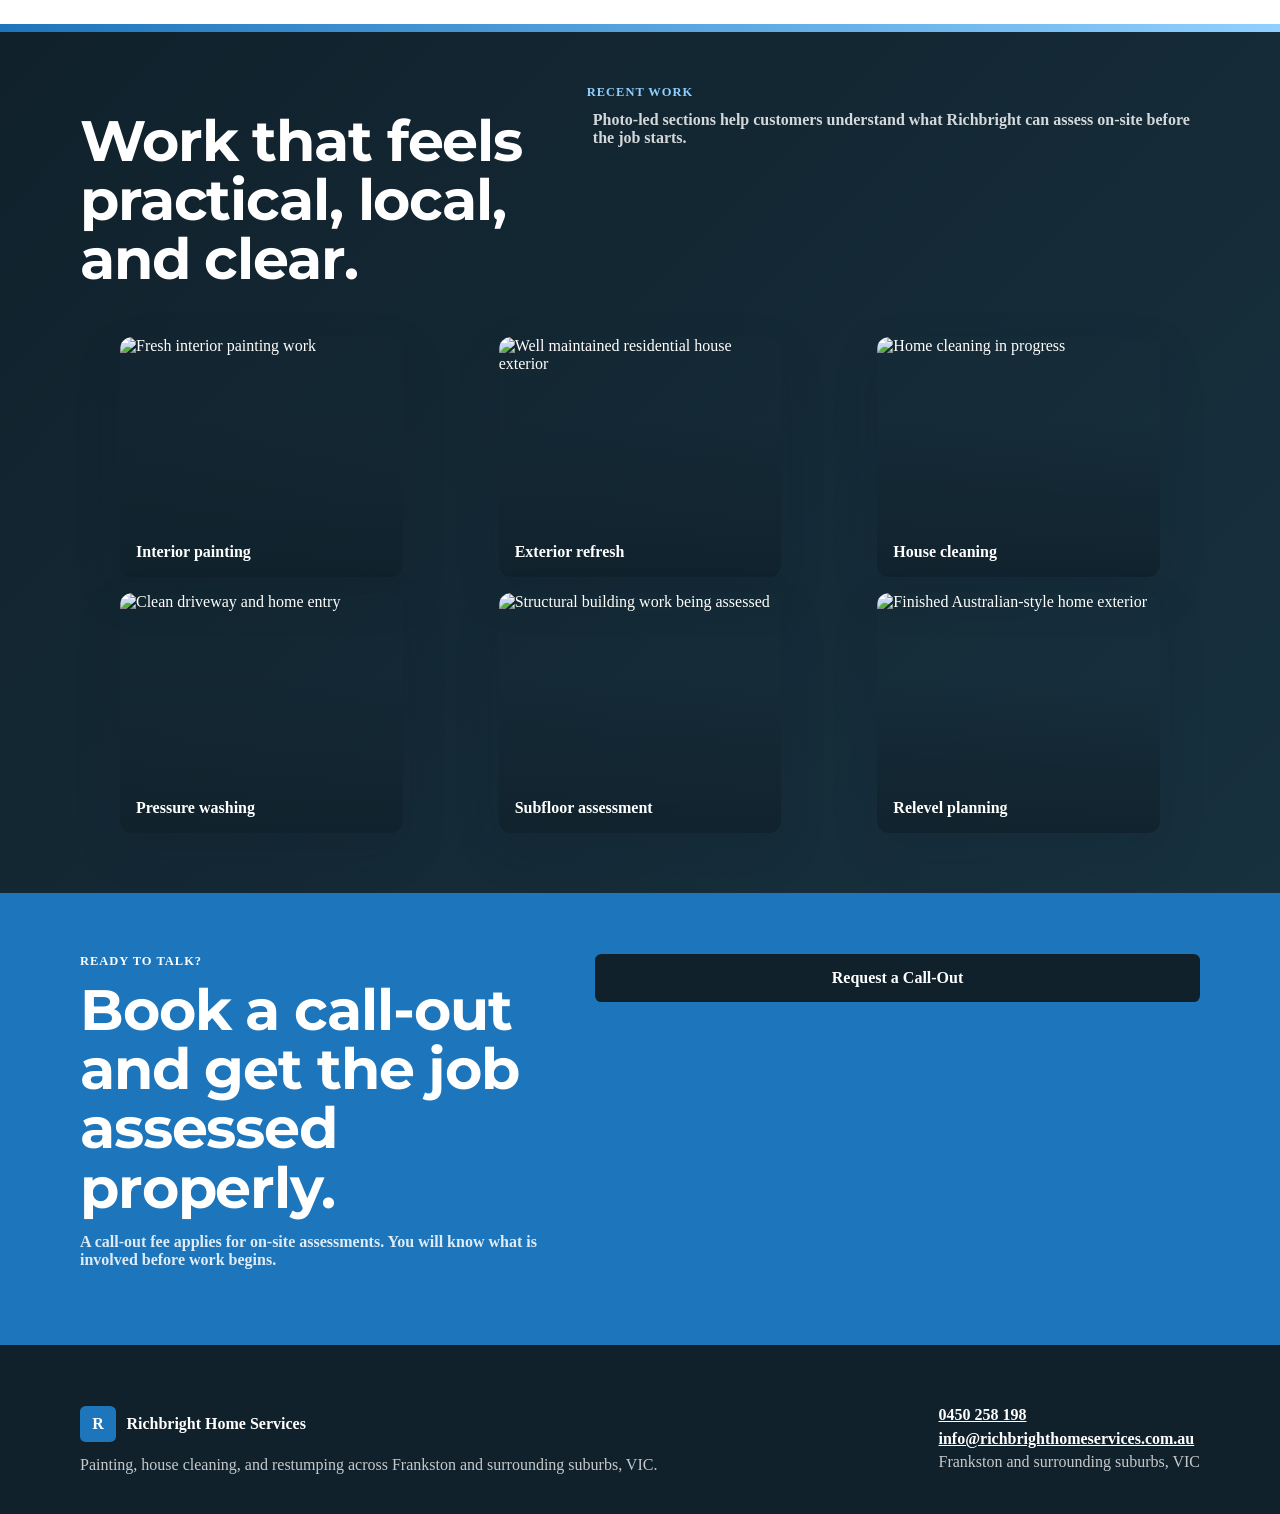
==== commit 33d17fe1: "website" ====
--- a/index.html
+++ b/index.html
@@ -7,7 +7,7 @@
   <title>Richbright Home Services | Frankston Painting, Cleaning & Restumping</title>
   <link rel="preconnect" href="https://fonts.googleapis.com">
   <link rel="preconnect" href="https://fonts.gstatic.com" crossorigin>
-  <link href="https://fonts.googleapis.com/css2?family=Inter:wght@500;600;700;800;900&family=Oswald:wght@600;700&display=swap" rel="stylesheet">
+  <link href="https://fonts.googleapis.com/css2?family=Inter:wght@500;600;700;800;900&family=Montserrat:wght@700;800;900&display=swap" rel="stylesheet">
   <link rel="stylesheet" href="styles.css">
 </head>
 <body>
@@ -40,15 +40,11 @@
           <a class="button button-ghost" href="tel:+61450258198">Call 0450 258 198</a>
         </div>
       </div>
-      <div class="hero-visual" aria-label="Richbright service badge">
-        <div class="signal-card">
-          <span class="signal-number">3</span>
-          <span>Core services. One local team.</span>
-        </div>
-        <div class="trade-stack" aria-hidden="true">
-          <span>Paint</span>
-          <span>Clean</span>
-          <span>Level</span>
+      <div class="hero-media">
+        <img src="https://images.unsplash.com/photo-1562259949-e8e7689d7828?auto=format&fit=crop&w=1200&q=80" alt="Painter applying fresh paint to an interior wall">
+        <div class="media-badge">
+          <strong>3 core services</strong>
+          <span>Painting, cleaning, and under-house support.</span>
         </div>
       </div>
     </section>
@@ -68,25 +64,22 @@
       </div>
       <div class="card-grid service-preview-grid">
         <article class="preview-card">
-          <div class="icon-box" aria-hidden="true">
-            <svg viewBox="0 0 64 64" role="img" aria-label="Paint roller icon"><path d="M13 18h30v12H13z"/><path d="M43 22h8v18H31v12"/><path d="M25 52h12"/></svg>
-          </div>
+          <img src="https://images.unsplash.com/photo-1562259949-e8e7689d7828?auto=format&fit=crop&w=900&q=80" alt="Interior wall painting in progress">
+          <div class="icon-box" aria-hidden="true"><svg viewBox="0 0 24 24"><path d="M3 6h12v5H3z"></path><path d="M15 8h4v5h-7v6"></path><path d="M10 19h4"></path></svg></div>
           <h3>Painting</h3>
           <p>Interior, exterior, trims, fences, feature walls, full repaints, and clean prep work.</p>
           <a class="text-link" href="painting.html">See painting services</a>
         </article>
         <article class="preview-card">
-          <div class="icon-box" aria-hidden="true">
-            <svg viewBox="0 0 64 64" role="img" aria-label="Cleaning spray icon"><path d="M23 14h17l4 9H19z"/><path d="M21 23h26v29H17V31c0-4 2-8 4-8z"/><path d="M47 29h7M50 38h7M47 47h7"/></svg>
-          </div>
+          <img src="https://images.unsplash.com/photo-1581578731548-c64695cc6952?auto=format&fit=crop&w=900&q=80" alt="Professional cleaner wiping a kitchen surface">
+          <div class="icon-box" aria-hidden="true"><svg viewBox="0 0 24 24"><path d="M9 3h6l2 5H7z"></path><path d="M7 8h10v13H7z"></path><path d="M18 10h3M18 14h3M18 18h3"></path></svg></div>
           <h3>House Cleaning</h3>
           <p>Regular cleaning, end-of-lease cleaning, deep cleans, one-off cleans, and pressure washing.</p>
           <a class="text-link" href="cleaning.html">See cleaning services</a>
         </article>
         <article class="preview-card">
-          <div class="icon-box" aria-hidden="true">
-            <svg viewBox="0 0 64 64" role="img" aria-label="House foundation icon"><path d="M10 29 32 12l22 17"/><path d="M16 28v12h32V28"/><path d="M18 48h28M22 40v8M32 40v8M42 40v8"/></svg>
-          </div>
+          <img src="https://images.unsplash.com/photo-1503387762-592deb58ef4e?auto=format&fit=crop&w=900&q=80" alt="Builder checking structural construction work">
+          <div class="icon-box" aria-hidden="true"><svg viewBox="0 0 24 24"><path d="M3 10 12 4l9 6"></path><path d="M5 10v5h14v-5"></path><path d="M6 20h12M8 15v5M12 15v5M16 15v5"></path></svg></div>
           <h3>Restumping &amp; Reblocking</h3>
           <p>Under-house foundation work for sloping floors, cracked walls, and tired old stumps.</p>
           <a class="text-link" href="restumping.html">Understand restumping</a>
@@ -97,16 +90,16 @@
     <section class="section dark-band diagonal">
       <div class="section-kicker">Recent work</div>
       <div class="section-heading split-heading">
-        <h2>Real jobs. Clear before-and-after potential.</h2>
-        <p>Use these boxes for project photos once Richard has the final image set ready.</p>
+        <h2>Work that feels practical, local, and clear.</h2>
+        <p>Photo-led sections help customers understand what Richbright can assess on-site before the job starts.</p>
       </div>
       <div class="gallery-grid">
-        <div class="gallery-placeholder"><span>Painting finish</span></div>
-        <div class="gallery-placeholder"><span>Exterior repaint</span></div>
-        <div class="gallery-placeholder"><span>Bond clean</span></div>
-        <div class="gallery-placeholder"><span>Pressure wash</span></div>
-        <div class="gallery-placeholder"><span>Subfloor check</span></div>
-        <div class="gallery-placeholder"><span>Relevel result</span></div>
+        <figure class="photo-tile"><img src="https://images.unsplash.com/photo-1562259949-e8e7689d7828?auto=format&fit=crop&w=900&q=80" alt="Fresh interior painting work"><figcaption>Interior painting</figcaption></figure>
+        <figure class="photo-tile"><img src="https://images.unsplash.com/photo-1564013799919-ab600027ffc6?auto=format&fit=crop&w=900&q=80" alt="Well maintained residential house exterior"><figcaption>Exterior refresh</figcaption></figure>
+        <figure class="photo-tile"><img src="https://images.unsplash.com/photo-1581578731548-c64695cc6952?auto=format&fit=crop&w=900&q=80" alt="Home cleaning in progress"><figcaption>House cleaning</figcaption></figure>
+        <figure class="photo-tile"><img src="https://images.unsplash.com/photo-1600585154340-be6161a56a0c?auto=format&fit=crop&w=900&q=80" alt="Clean driveway and home entry"><figcaption>Pressure washing</figcaption></figure>
+        <figure class="photo-tile"><img src="https://images.unsplash.com/photo-1503387762-592deb58ef4e?auto=format&fit=crop&w=900&q=80" alt="Structural building work being assessed"><figcaption>Subfloor assessment</figcaption></figure>
+        <figure class="photo-tile"><img src="https://images.unsplash.com/photo-1600585154526-990dced4db0d?auto=format&fit=crop&w=900&q=80" alt="Finished Australian-style home exterior"><figcaption>Relevel planning</figcaption></figure>
       </div>
     </section>
 
--- a/styles.css
+++ b/styles.css
@@ -1,15 +1,14 @@
 :root {
-  --black: #070b0d;
-  --charcoal: #10171b;
-  --charcoal-2: #172226;
+  --navy: #10212b;
+  --navy-2: #183240;
+  --blue: #1d75bb;
+  --blue-dark: #15598f;
   --white: #ffffff;
-  --orange: #ff6a00;
-  --orange-dark: #d65000;
-  --ink: #12191d;
-  --muted: #64727a;
-  --line: #d7dde1;
-  --soft: #f6f8f9;
-  --shadow: 0 24px 70px rgba(7, 11, 13, 0.22);
+  --ink: #14202a;
+  --muted: #5f6d76;
+  --line: #dbe4ea;
+  --soft: #f4f8fb;
+  --shadow: 0 18px 46px rgba(16, 33, 43, 0.16);
 }
 
 * {
@@ -36,6 +35,11 @@
   font: inherit;
 }
 
+img {
+  display: block;
+  max-width: 100%;
+}
+
 a {
   color: inherit;
 }
@@ -51,7 +55,7 @@
 svg circle {
   fill: none;
   stroke: currentColor;
-  stroke-width: 12;
+  stroke-width: 2;
   stroke-linecap: round;
   stroke-linejoin: round;
 }
@@ -64,11 +68,11 @@
   grid-template-columns: 1fr auto;
   gap: 0.75rem;
   align-items: center;
-  padding: 0.85rem 1rem;
-  color: var(--white);
-  background: rgba(7, 11, 13, 0.96);
+  padding: 0.8rem 1rem;
+  color: var(--white);
+  background: rgba(16, 33, 43, 0.97);
   border-bottom: 1px solid rgba(255, 255, 255, 0.12);
-  backdrop-filter: blur(16px);
+  backdrop-filter: blur(14px);
 }
 
 .brand {
@@ -90,34 +94,33 @@
 .brand-mark {
   display: grid;
   flex: 0 0 auto;
-  width: 2.3rem;
-  height: 2.3rem;
+  width: 2.25rem;
+  height: 2.25rem;
   place-items: center;
-  color: var(--black);
-  background: var(--orange);
+  color: var(--white);
+  background: var(--blue);
   border-radius: 0.35rem;
-  font-family: "Oswald", Impact, sans-serif;
-  font-weight: 700;
+  font-weight: 900;
 }
 
 .nav-toggle,
 .header-cta {
   border: 0;
-  border-radius: 0.35rem;
+  border-radius: 0.4rem;
   font-weight: 900;
 }
 
 .nav-toggle {
   padding: 0.7rem 0.85rem;
   color: var(--white);
-  background: var(--charcoal-2);
+  background: rgba(255, 255, 255, 0.12);
 }
 
 .primary-nav {
   display: none;
   grid-column: 1 / -1;
   gap: 0.35rem;
-  padding: 0.5rem 0 0;
+  padding-top: 0.4rem;
 }
 
 .primary-nav.is-open {
@@ -130,50 +133,24 @@
 }
 
 .primary-nav a {
-  padding: 0.8rem;
-  color: rgba(255, 255, 255, 0.76);
-  border-radius: 0.35rem;
+  padding: 0.75rem;
+  color: rgba(255, 255, 255, 0.78);
+  border-radius: 0.4rem;
   font-weight: 800;
 }
 
 .primary-nav a:hover,
 .primary-nav a:focus-visible,
 .primary-nav a.active {
-  color: var(--black);
-  background: var(--orange);
+  color: var(--white);
+  background: var(--blue);
 }
 
 .header-cta {
   display: none;
   padding: 0.75rem 1rem;
-  color: var(--black);
-  background: var(--orange);
-}
-
-.hero,
-.page-hero,
-.contact-hero {
-  position: relative;
-  overflow: hidden;
-  color: var(--white);
-  background:
-    linear-gradient(135deg, rgba(7, 11, 13, 0.98), rgba(16, 23, 27, 0.96)),
-    repeating-linear-gradient(135deg, rgba(255, 106, 0, 0.13) 0 2px, transparent 2px 22px);
-}
-
-.hero::after,
-.page-hero::after,
-.dark-band::after {
-  content: "";
-  position: absolute;
-  right: -10vw;
-  bottom: -7rem;
-  width: 42vw;
-  height: 14rem;
-  background: var(--orange);
-  transform: rotate(-9deg);
-  opacity: 0.14;
-  pointer-events: none;
+  color: var(--white);
+  background: var(--blue);
 }
 
 .hero,
@@ -181,50 +158,25 @@
 .contact-hero,
 .section,
 .site-footer {
-  padding: 4.5rem 1rem;
-}
-
-.hero,
-.page-hero,
-.contact-hero,
-.section > *,
-.site-footer > * {
-  position: relative;
-  z-index: 1;
-}
-
-.hero,
-.page-hero,
-.contact-hero,
-.section,
-.site-footer {
+  display: grid;
+  justify-items: center;
   width: 100%;
-}
-
-.hero > *,
-.page-hero > *,
-.contact-hero > *,
-.section > *,
-.site-footer > * {
-  max-width: 1180px;
-}
-
-.hero,
-.page-hero,
-.contact-hero,
-.section,
-.site-footer {
-  display: grid;
-  justify-items: center;
+  padding: 3.8rem 1rem;
 }
 
 .hero,
 .page-hero,
 .contact-hero {
   gap: 2rem;
+  align-items: center;
+  color: var(--white);
+  background:
+    linear-gradient(135deg, rgba(16, 33, 43, 0.96), rgba(24, 50, 64, 0.9)),
+    var(--navy);
 }
 
 .hero-copy,
+.hero-media,
 .page-hero > div,
 .contact-hero > div,
 .contact-form,
@@ -237,13 +189,13 @@
 .cta-panel > a,
 .site-footer > div,
 .site-footer > address {
-  width: min(1180px, 100%);
+  width: min(1120px, 100%);
 }
 
 .eyebrow,
 .section-kicker {
-  margin: 0 0 0.8rem;
-  color: var(--orange);
+  margin: 0 0 0.7rem;
+  color: #8fd0ff;
   font-size: 0.78rem;
   font-weight: 900;
   letter-spacing: 0.08em;
@@ -253,82 +205,82 @@
 h1,
 h2,
 h3,
-p {
+p,
+figure {
   margin-top: 0;
 }
 
 h1,
 h2,
 h3 {
-  font-family: "Oswald", Impact, sans-serif;
-  letter-spacing: 0;
-  line-height: 0.98;
+  font-family: "Montserrat", "Inter", Arial, sans-serif;
+  letter-spacing: -0.02em;
+  line-height: 1.04;
 }
 
 h1 {
-  max-width: 12ch;
+  max-width: 13ch;
   margin-bottom: 1rem;
   color: var(--white);
-  font-size: clamp(3.3rem, 15vw, 7.5rem);
-  text-transform: uppercase;
+  font-size: clamp(2.5rem, 9vw, 5rem);
 }
 
 h2 {
   margin-bottom: 1rem;
-  color: var(--black);
-  font-size: clamp(2.45rem, 10vw, 5.2rem);
-  text-transform: uppercase;
+  color: var(--ink);
+  font-size: clamp(2rem, 6vw, 3.55rem);
 }
 
 h3 {
-  margin-bottom: 0.65rem;
-  font-size: 1.55rem;
+  margin-bottom: 0.6rem;
+  color: var(--ink);
+  font-size: 1.35rem;
 }
 
 .hero-lead,
 .page-hero p,
 .contact-hero p {
-  max-width: 45rem;
-  color: rgba(255, 255, 255, 0.82);
-  font-size: 1.08rem;
+  max-width: 44rem;
+  color: rgba(255, 255, 255, 0.84);
+  font-size: 1.05rem;
 }
 
 .hero-actions {
   display: flex;
   flex-wrap: wrap;
   gap: 0.75rem;
-  margin-top: 1.4rem;
+  margin-top: 1.3rem;
 }
 
 .button {
   display: inline-flex;
   align-items: center;
   justify-content: center;
-  min-height: 3.1rem;
-  padding: 0.9rem 1.2rem;
+  min-height: 3rem;
+  padding: 0.85rem 1.15rem;
   border: 0;
-  border-radius: 0.35rem;
+  border-radius: 0.4rem;
   font-weight: 900;
   text-decoration: none;
   cursor: pointer;
 }
 
 .button-primary {
-  color: var(--black);
-  background: var(--orange);
-  box-shadow: 0 14px 32px rgba(255, 106, 0, 0.24);
+  color: var(--white);
+  background: var(--blue);
+  box-shadow: 0 12px 26px rgba(29, 117, 187, 0.24);
 }
 
 .button-primary:hover,
 .button-primary:focus-visible,
 .header-cta:hover,
 .header-cta:focus-visible {
-  background: #ff831f;
+  background: var(--blue-dark);
 }
 
 .button-ghost {
   color: var(--white);
-  border: 1px solid rgba(255, 255, 255, 0.42);
+  border: 1px solid rgba(255, 255, 255, 0.45);
 }
 
 .button-ghost:hover,
@@ -336,47 +288,38 @@
   background: rgba(255, 255, 255, 0.12);
 }
 
-.hero-visual,
-.page-illustration {
-  width: min(100%, 34rem);
-  color: var(--orange);
-}
-
-.signal-card {
-  padding: 1.25rem;
-  color: var(--white);
-  background: rgba(255, 255, 255, 0.08);
-  border: 1px solid rgba(255, 255, 255, 0.16);
-  border-radius: 0.6rem;
+.hero-media {
+  position: relative;
+  overflow: hidden;
+  border-radius: 0.8rem;
   box-shadow: var(--shadow);
 }
 
-.signal-number {
+.hero-media img {
+  width: 100%;
+  aspect-ratio: 4 / 3;
+  object-fit: cover;
+}
+
+.media-badge {
+  position: absolute;
+  right: 1rem;
+  bottom: 1rem;
+  left: 1rem;
+  padding: 1rem;
+  color: var(--white);
+  background: rgba(16, 33, 43, 0.86);
+  border-left: 0.3rem solid var(--blue);
+  border-radius: 0.5rem;
+}
+
+.media-badge strong,
+.media-badge span {
   display: block;
-  color: var(--orange);
-  font-family: "Oswald", Impact, sans-serif;
-  font-size: 7rem;
-  line-height: 0.9;
-}
-
-.trade-stack {
-  display: grid;
-  grid-template-columns: repeat(3, 1fr);
-  gap: 0.75rem;
-  margin-top: 0.75rem;
-}
-
-.trade-stack span {
-  display: grid;
-  min-height: 6rem;
-  place-items: center;
-  color: var(--white);
-  background: var(--charcoal-2);
-  border-bottom: 0.35rem solid var(--orange);
-  border-radius: 0.5rem;
-  font-family: "Oswald", Impact, sans-serif;
-  font-size: 1.4rem;
-  text-transform: uppercase;
+}
+
+.media-badge span {
+  color: rgba(255, 255, 255, 0.78);
 }
 
 .trust-strip {
@@ -384,16 +327,15 @@
   grid-template-columns: repeat(2, 1fr);
   gap: 1px;
   color: var(--white);
-  background: var(--black);
+  background: var(--navy);
 }
 
 .trust-strip span {
   display: grid;
-  min-height: 4.25rem;
+  min-height: 4.1rem;
   place-items: center;
   padding: 0.85rem;
-  background: var(--charcoal-2);
-  color: var(--white);
+  background: var(--navy-2);
   font-weight: 900;
   text-align: center;
 }
@@ -403,12 +345,10 @@
 }
 
 .dark-band {
-  position: relative;
-  overflow: hidden;
   color: var(--white);
   background:
-    linear-gradient(135deg, var(--black), var(--charcoal)),
-    repeating-linear-gradient(45deg, rgba(255, 255, 255, 0.06) 0 1px, transparent 1px 18px);
+    linear-gradient(135deg, rgba(16, 33, 43, 0.96), rgba(24, 50, 64, 0.94)),
+    var(--navy);
 }
 
 .dark-band h2,
@@ -417,13 +357,19 @@
 }
 
 .dark-band p {
-  color: rgba(255, 255, 255, 0.78);
+  color: rgba(255, 255, 255, 0.8);
 }
 
 .diagonal {
-  clip-path: polygon(0 2.5rem, 100% 0, 100% calc(100% - 2.5rem), 0 100%);
-  padding-top: 6rem;
-  padding-bottom: 6rem;
+  position: relative;
+}
+
+.diagonal::before {
+  content: "";
+  position: absolute;
+  inset: 0 0 auto;
+  height: 0.5rem;
+  background: linear-gradient(90deg, var(--blue), #8fd0ff);
 }
 
 .split-heading {
@@ -438,7 +384,7 @@
 }
 
 .dark-band .split-heading p {
-  color: rgba(255, 255, 255, 0.78);
+  color: rgba(255, 255, 255, 0.82);
 }
 
 .card-grid,
@@ -454,11 +400,20 @@
 .sign-grid article,
 .process-grid article,
 .warning-box {
-  padding: 1.25rem;
+  overflow: hidden;
+  padding: 1rem;
   background: var(--white);
   border: 1px solid var(--line);
-  border-radius: 0.55rem;
-  box-shadow: 0 12px 34px rgba(7, 11, 13, 0.08);
+  border-radius: 0.75rem;
+  box-shadow: 0 12px 28px rgba(16, 33, 43, 0.08);
+}
+
+.preview-card > img {
+  width: calc(100% + 2rem);
+  max-width: none;
+  height: 12.5rem;
+  margin: -1rem -1rem 1rem;
+  object-fit: cover;
 }
 
 .dark-band .sign-grid article,
@@ -468,10 +423,19 @@
 }
 
 .icon-box {
-  width: 4rem;
-  height: 4rem;
-  margin-bottom: 1rem;
-  color: var(--orange);
+  display: grid;
+  width: 3rem;
+  height: 3rem;
+  margin-bottom: 0.9rem;
+  place-items: center;
+  color: var(--white);
+  background: var(--blue);
+  border-radius: 0.5rem;
+}
+
+.icon-box svg {
+  width: 1.8rem;
+  height: 1.8rem;
 }
 
 .preview-card p,
@@ -485,70 +449,72 @@
 .text-link {
   display: inline-flex;
   margin-top: 0.75rem;
-  color: var(--orange-dark);
+  color: var(--blue-dark);
   font-weight: 900;
 }
 
 .gallery-grid {
-  grid-template-columns: repeat(2, 1fr);
-}
-
-.gallery-placeholder {
-  display: grid;
-  min-height: 10rem;
-  place-items: end start;
-  padding: 1rem;
-  color: var(--white);
-  background:
-    linear-gradient(135deg, rgba(255, 106, 0, 0.82), rgba(255, 106, 0, 0.16)),
-    repeating-linear-gradient(135deg, rgba(255, 255, 255, 0.18) 0 2px, transparent 2px 18px),
-    var(--charcoal-2);
-  border: 1px solid rgba(255, 255, 255, 0.18);
-  border-radius: 0.55rem;
-  font-family: "Oswald", Impact, sans-serif;
-  font-size: 1.5rem;
-  text-transform: uppercase;
-}
-
-.light-gallery .gallery-placeholder {
-  border-color: var(--line);
+  grid-template-columns: 1fr;
+}
+
+.photo-tile {
+  position: relative;
+  overflow: hidden;
+  min-height: 13rem;
+  margin-bottom: 0;
+  border-radius: 0.75rem;
+  box-shadow: var(--shadow);
+}
+
+.photo-tile img {
+  width: 100%;
+  height: 100%;
+  min-height: 13rem;
+  object-fit: cover;
+}
+
+.photo-tile::after {
+  content: "";
+  position: absolute;
+  inset: 0;
+  background: linear-gradient(180deg, transparent 35%, rgba(16, 33, 43, 0.88));
+}
+
+.photo-tile figcaption {
+  position: absolute;
+  right: 1rem;
+  bottom: 1rem;
+  left: 1rem;
+  z-index: 1;
+  color: var(--white);
+  font-weight: 900;
 }
 
 .cta-panel {
   display: grid;
   gap: 1.25rem;
   color: var(--white);
-  background: var(--orange);
+  background: var(--blue);
 }
 
 .cta-panel h2,
 .cta-panel .eyebrow {
-  color: var(--black);
+  color: var(--white);
 }
 
 .cta-panel p {
-  color: rgba(7, 11, 13, 0.82);
+  color: rgba(255, 255, 255, 0.86);
   font-weight: 800;
 }
 
 .cta-panel .button-primary {
-  background: var(--black);
-  color: var(--white);
+  background: var(--navy);
   box-shadow: none;
 }
 
 .page-hero,
 .contact-hero {
-  min-height: 80vh;
-  align-items: center;
-}
-
-.page-illustration {
-  min-height: 18rem;
-  padding: 1rem;
-  background: rgba(255, 255, 255, 0.08);
-  border: 1px solid rgba(255, 255, 255, 0.14);
-  border-radius: 0.7rem;
+  min-height: auto;
 }
 
 .feature-list,
@@ -560,7 +526,7 @@
 
 .feature-list article {
   padding-left: 1rem;
-  border-left: 0.35rem solid var(--orange);
+  border-left: 0.3rem solid var(--blue);
 }
 
 .detail-card ul {
@@ -571,43 +537,39 @@
 }
 
 .detail-card li::marker {
-  color: var(--orange);
+  color: var(--blue);
   font-weight: 900;
 }
 
 .process-grid article span {
   display: inline-block;
   margin-bottom: 1rem;
-  color: var(--orange);
-  font-family: "Oswald", Impact, sans-serif;
-  font-size: 3rem;
+  color: var(--blue);
+  font-weight: 900;
+  font-size: 2.4rem;
   line-height: 1;
 }
 
 .warning-box {
   color: var(--white);
-  background: var(--black);
-  border-color: var(--orange);
+  background: var(--navy);
+  border-color: var(--blue);
 }
 
 .warning-box h3 {
-  color: var(--orange);
+  color: #8fd0ff;
 }
 
 .warning-box p {
-  color: rgba(255, 255, 255, 0.8);
-}
-
-.contact-hero {
-  align-items: start;
+  color: rgba(255, 255, 255, 0.82);
 }
 
 .phone-feature {
   display: inline-flex;
   margin-top: 1rem;
-  color: var(--orange);
-  font-family: "Oswald", Impact, sans-serif;
-  font-size: clamp(2.4rem, 11vw, 4.4rem);
+  color: #8fd0ff;
+  font-size: clamp(2rem, 7vw, 3.4rem);
+  font-weight: 900;
   line-height: 1;
   text-decoration: none;
 }
@@ -618,17 +580,16 @@
   padding: 1rem;
   color: var(--ink);
   background: var(--white);
-  border: 1px solid rgba(255, 255, 255, 0.2);
-  border-radius: 0.65rem;
+  border-radius: 0.75rem;
   box-shadow: var(--shadow);
 }
 
 .form-note {
   margin: 0;
   padding: 0.85rem;
-  color: var(--black);
-  background: rgba(255, 106, 0, 0.18);
-  border-left: 0.35rem solid var(--orange);
+  color: var(--navy);
+  background: #e8f4fc;
+  border-left: 0.3rem solid var(--blue);
   font-weight: 900;
 }
 
@@ -645,12 +606,12 @@
 select,
 textarea {
   width: 100%;
-  min-height: 3.1rem;
+  min-height: 3rem;
   padding: 0.8rem 0.9rem;
   color: var(--ink);
   background: var(--soft);
-  border: 1px solid #b9c2c8;
-  border-radius: 0.35rem;
+  border: 1px solid #b8c6cf;
+  border-radius: 0.4rem;
 }
 
 textarea {
@@ -677,14 +638,14 @@
 textarea:focus,
 a:focus-visible,
 button:focus-visible {
-  outline: 3px solid rgba(255, 106, 0, 0.72);
+  outline: 3px solid rgba(29, 117, 187, 0.6);
   outline-offset: 3px;
 }
 
 .site-footer {
   gap: 1.5rem;
-  color: rgba(255, 255, 255, 0.72);
-  background: var(--black);
+  color: rgba(255, 255, 255, 0.76);
+  background: var(--navy);
   padding-bottom: 6rem;
 }
 
@@ -711,13 +672,13 @@
   z-index: 50;
   display: grid;
   grid-template-columns: 1fr 1fr;
-  background: var(--black);
-  box-shadow: 0 -18px 40px rgba(0, 0, 0, 0.32);
+  background: var(--navy);
+  box-shadow: 0 -16px 32px rgba(0, 0, 0, 0.22);
 }
 
 .mobile-action-bar a {
   display: grid;
-  min-height: 3.8rem;
+  min-height: 3.7rem;
   place-items: center;
   color: var(--white);
   font-weight: 900;
@@ -725,14 +686,13 @@
 }
 
 .mobile-action-bar a:last-child {
-  color: var(--black);
-  background: var(--orange);
+  background: var(--blue);
 }
 
 @media (min-width: 768px) {
   .site-header {
     grid-template-columns: auto 1fr auto;
-    padding: 1rem 1.5rem;
+    padding: 0.95rem 1.5rem;
   }
 
   .nav-toggle {
@@ -757,12 +717,8 @@
   .hero,
   .page-hero,
   .contact-hero {
-    grid-template-columns: minmax(0, 1fr) minmax(20rem, 34rem);
-    padding: 6.5rem 1.5rem;
-  }
-
-  .contact-hero {
-    align-items: center;
+    grid-template-columns: minmax(0, 0.95fr) minmax(20rem, 0.85fr);
+    padding: 5.5rem 1.5rem;
   }
 
   .section,
@@ -813,29 +769,26 @@
 }
 
 @media (min-width: 1280px) {
-  .site-header {
-    padding-right: calc((100vw - 1180px) / 2);
-    padding-left: calc((100vw - 1180px) / 2);
-  }
-
+  .site-header,
   .hero,
   .page-hero,
   .contact-hero,
   .section,
   .site-footer {
-    padding-right: calc((100vw - 1180px) / 2);
-    padding-left: calc((100vw - 1180px) / 2);
+    padding-right: calc((100vw - 1120px) / 2);
+    padding-left: calc((100vw - 1120px) / 2);
+  }
+
+  .home-hero {
+    min-height: 78vh;
   }
 
   h1 {
-    font-size: 8.3rem;
-  }
-
-  .home-hero {
-    min-height: 86vh;
-  }
-
-  .gallery-placeholder {
-    min-height: 13rem;
-  }
-}
+    font-size: 5.35rem;
+  }
+
+  .photo-tile,
+  .photo-tile img {
+    min-height: 15rem;
+  }
+}
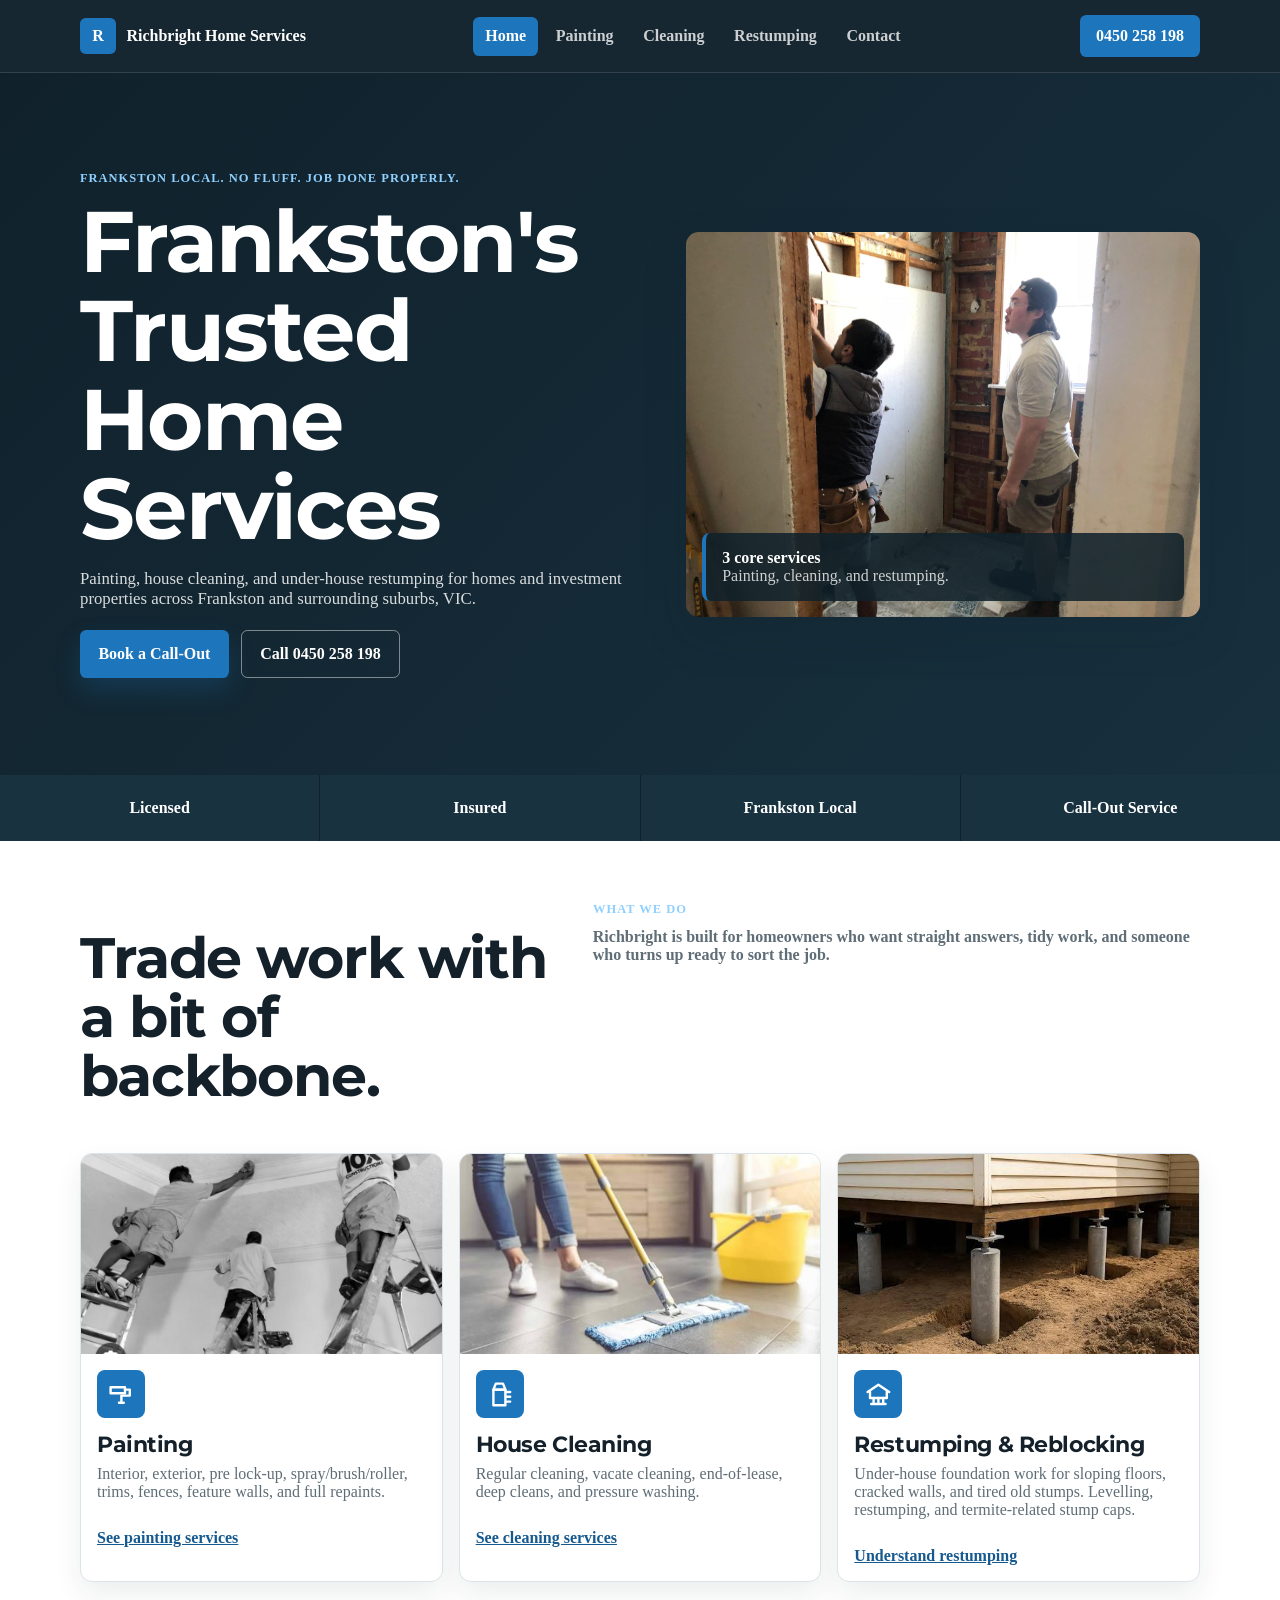
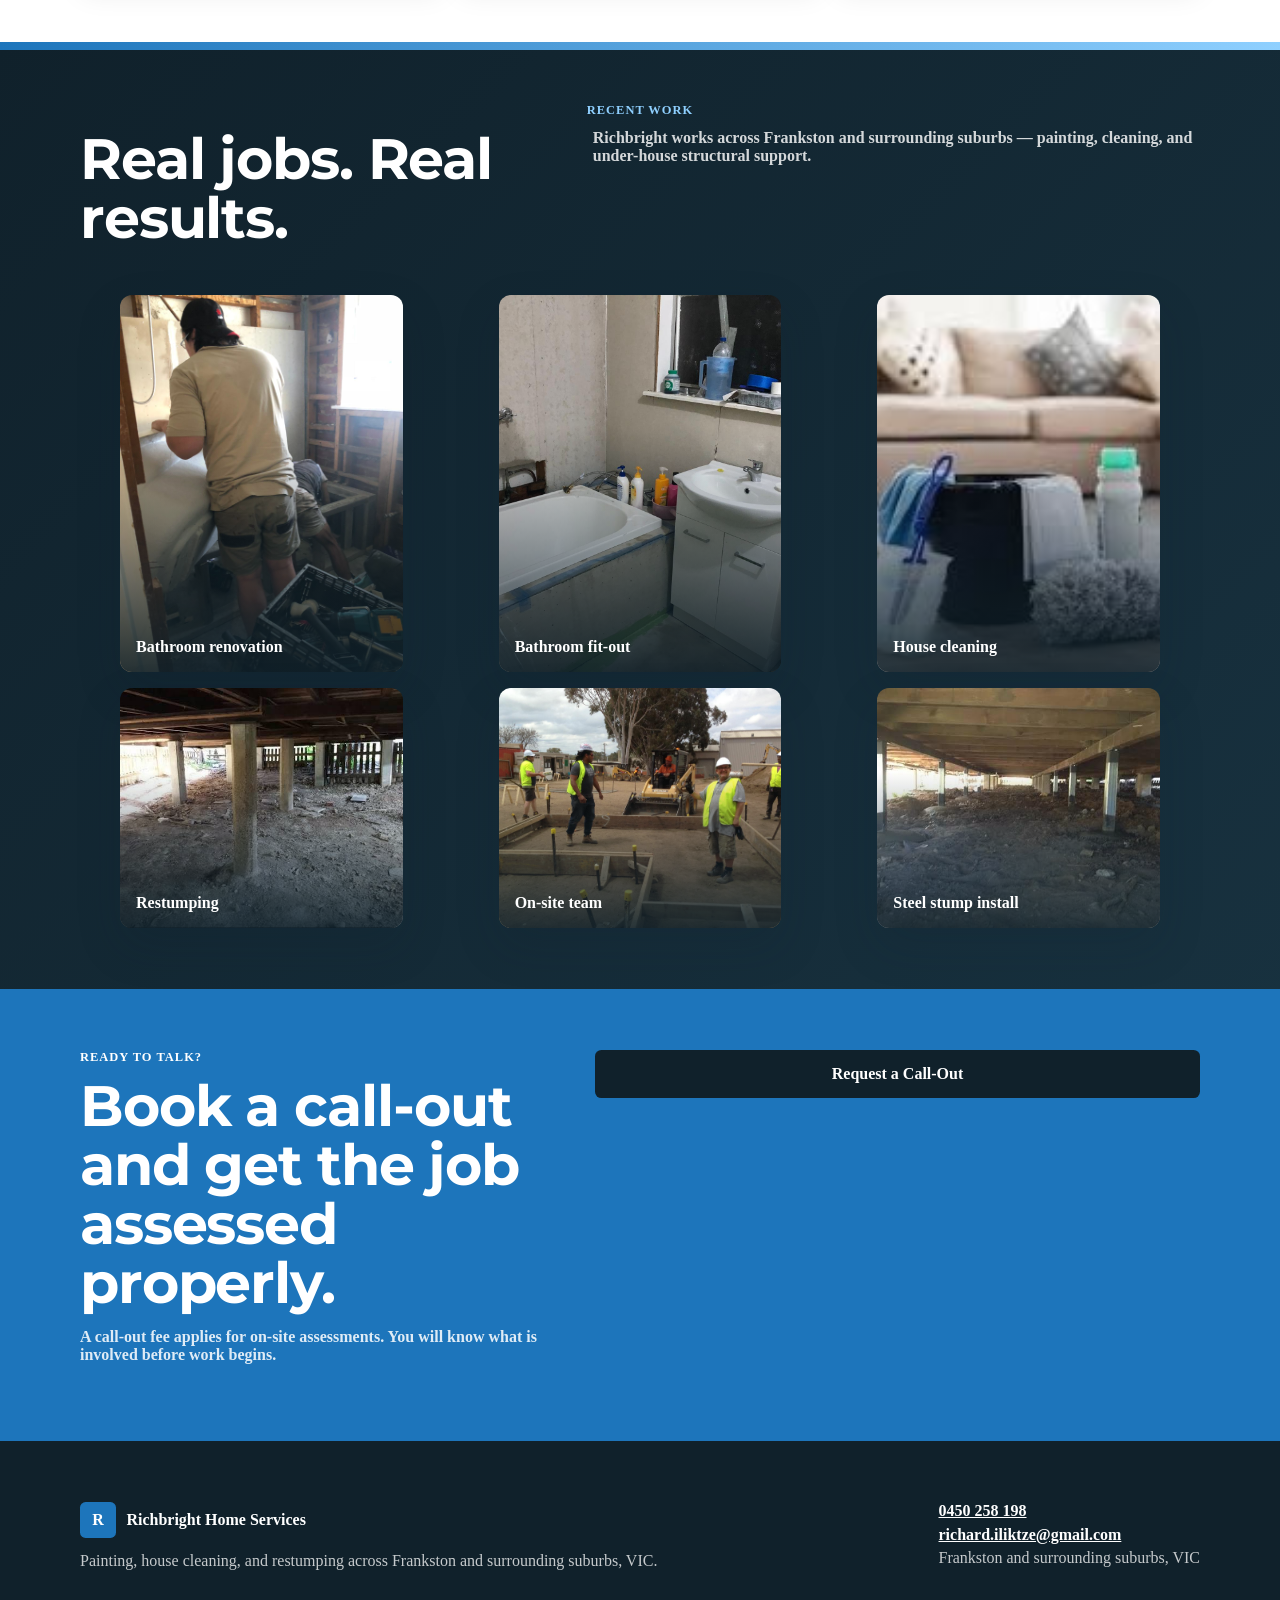
==== commit ef4ea97d: "website" ====
--- a/index.html
+++ b/index.html
@@ -34,17 +34,17 @@
       <div class="hero-copy">
         <p class="eyebrow">Frankston local. No fluff. Job done properly.</p>
         <h1>Frankston's Trusted Home Services</h1>
-        <p class="hero-lead">Painting, house cleaning, and under-house restumping work for homes and investment properties across Frankston and surrounding suburbs, VIC.</p>
+        <p class="hero-lead">Painting, house cleaning, and under-house restumping for homes and investment properties across Frankston and surrounding suburbs, VIC.</p>
         <div class="hero-actions">
           <a class="button button-primary" href="contact.html">Book a Call-Out</a>
           <a class="button button-ghost" href="tel:+61450258198">Call 0450 258 198</a>
         </div>
       </div>
       <div class="hero-media">
-        <img src="https://images.unsplash.com/photo-1562259949-e8e7689d7828?auto=format&fit=crop&w=1200&q=80" alt="Painter applying fresh paint to an interior wall">
+        <img src="assets/images/team-richard-hallway.jpg" alt="Richard and team on the job in Frankston">
         <div class="media-badge">
           <strong>3 core services</strong>
-          <span>Painting, cleaning, and under-house support.</span>
+          <span>Painting, cleaning, and restumping.</span>
         </div>
       </div>
     </section>
@@ -64,24 +64,24 @@
       </div>
       <div class="card-grid service-preview-grid">
         <article class="preview-card">
-          <img src="https://images.unsplash.com/photo-1562259949-e8e7689d7828?auto=format&fit=crop&w=900&q=80" alt="Interior wall painting in progress">
+          <img src="assets/images/painting-team-ladders.jpg" alt="Richbright painting team at work">
           <div class="icon-box" aria-hidden="true"><svg viewBox="0 0 24 24"><path d="M3 6h12v5H3z"></path><path d="M15 8h4v5h-7v6"></path><path d="M10 19h4"></path></svg></div>
           <h3>Painting</h3>
-          <p>Interior, exterior, trims, fences, feature walls, full repaints, and clean prep work.</p>
+          <p>Interior, exterior, pre lock-up, spray/brush/roller, trims, fences, feature walls, and full repaints.</p>
           <a class="text-link" href="painting.html">See painting services</a>
         </article>
         <article class="preview-card">
-          <img src="https://images.unsplash.com/photo-1581578731548-c64695cc6952?auto=format&fit=crop&w=900&q=80" alt="Professional cleaner wiping a kitchen surface">
+          <img src="assets/images/cleaning-mopping.jpg" alt="Professional house cleaning in Frankston">
           <div class="icon-box" aria-hidden="true"><svg viewBox="0 0 24 24"><path d="M9 3h6l2 5H7z"></path><path d="M7 8h10v13H7z"></path><path d="M18 10h3M18 14h3M18 18h3"></path></svg></div>
           <h3>House Cleaning</h3>
-          <p>Regular cleaning, end-of-lease cleaning, deep cleans, one-off cleans, and pressure washing.</p>
+          <p>Regular cleaning, vacate cleaning, end-of-lease, deep cleans, and pressure washing.</p>
           <a class="text-link" href="cleaning.html">See cleaning services</a>
         </article>
         <article class="preview-card">
-          <img src="https://images.unsplash.com/photo-1503387762-592deb58ef4e?auto=format&fit=crop&w=900&q=80" alt="Builder checking structural construction work">
+          <img src="assets/images/restumping-concrete-stumps.jpg" alt="Concrete stumps installed under a Frankston home">
           <div class="icon-box" aria-hidden="true"><svg viewBox="0 0 24 24"><path d="M3 10 12 4l9 6"></path><path d="M5 10v5h14v-5"></path><path d="M6 20h12M8 15v5M12 15v5M16 15v5"></path></svg></div>
           <h3>Restumping &amp; Reblocking</h3>
-          <p>Under-house foundation work for sloping floors, cracked walls, and tired old stumps.</p>
+          <p>Under-house foundation work for sloping floors, cracked walls, and tired old stumps. Levelling, restumping, and termite-related stump caps.</p>
           <a class="text-link" href="restumping.html">Understand restumping</a>
         </article>
       </div>
@@ -90,16 +90,16 @@
     <section class="section dark-band diagonal">
       <div class="section-kicker">Recent work</div>
       <div class="section-heading split-heading">
-        <h2>Work that feels practical, local, and clear.</h2>
-        <p>Photo-led sections help customers understand what Richbright can assess on-site before the job starts.</p>
+        <h2>Real jobs. Real results.</h2>
+        <p>Richbright works across Frankston and surrounding suburbs — painting, cleaning, and under-house structural support.</p>
       </div>
       <div class="gallery-grid">
-        <figure class="photo-tile"><img src="https://images.unsplash.com/photo-1562259949-e8e7689d7828?auto=format&fit=crop&w=900&q=80" alt="Fresh interior painting work"><figcaption>Interior painting</figcaption></figure>
-        <figure class="photo-tile"><img src="https://images.unsplash.com/photo-1564013799919-ab600027ffc6?auto=format&fit=crop&w=900&q=80" alt="Well maintained residential house exterior"><figcaption>Exterior refresh</figcaption></figure>
-        <figure class="photo-tile"><img src="https://images.unsplash.com/photo-1581578731548-c64695cc6952?auto=format&fit=crop&w=900&q=80" alt="Home cleaning in progress"><figcaption>House cleaning</figcaption></figure>
-        <figure class="photo-tile"><img src="https://images.unsplash.com/photo-1600585154340-be6161a56a0c?auto=format&fit=crop&w=900&q=80" alt="Clean driveway and home entry"><figcaption>Pressure washing</figcaption></figure>
-        <figure class="photo-tile"><img src="https://images.unsplash.com/photo-1503387762-592deb58ef4e?auto=format&fit=crop&w=900&q=80" alt="Structural building work being assessed"><figcaption>Subfloor assessment</figcaption></figure>
-        <figure class="photo-tile"><img src="https://images.unsplash.com/photo-1600585154526-990dced4db0d?auto=format&fit=crop&w=900&q=80" alt="Finished Australian-style home exterior"><figcaption>Relevel planning</figcaption></figure>
+        <figure class="photo-tile"><img src="assets/images/team-installing-wall.jpg" alt="Team installing walls during bathroom renovation"><figcaption>Bathroom renovation</figcaption></figure>
+        <figure class="photo-tile"><img src="assets/images/bathroom-new-bath.jpg" alt="New bath installed during renovation"><figcaption>Bathroom fit-out</figcaption></figure>
+        <figure class="photo-tile"><img src="assets/images/cleaning-supplies.jpg" alt="Professional cleaning supplies"><figcaption>House cleaning</figcaption></figure>
+        <figure class="photo-tile"><img src="assets/images/restumping-under-house.jpg" alt="Restumping work under a Victorian home"><figcaption>Restumping</figcaption></figure>
+        <figure class="photo-tile"><img src="assets/images/team-construction-4.jpg" alt="Richbright team on site"><figcaption>On-site team</figcaption></figure>
+        <figure class="photo-tile"><img src="assets/images/restumping-steel-stumps.jpg" alt="Steel stumps installed under house"><figcaption>Steel stump install</figcaption></figure>
       </div>
     </section>
 
@@ -123,7 +123,7 @@
     </div>
     <address>
       <a href="tel:+61450258198">0450 258 198</a>
-      <a href="mailto:info@richbrighthomeservices.com.au">info@richbrighthomeservices.com.au</a>
+      <a href="mailto:richard.iliktze@gmail.com">richard.iliktze@gmail.com</a>
       <span>Frankston and surrounding suburbs, VIC</span>
     </address>
   </footer>
